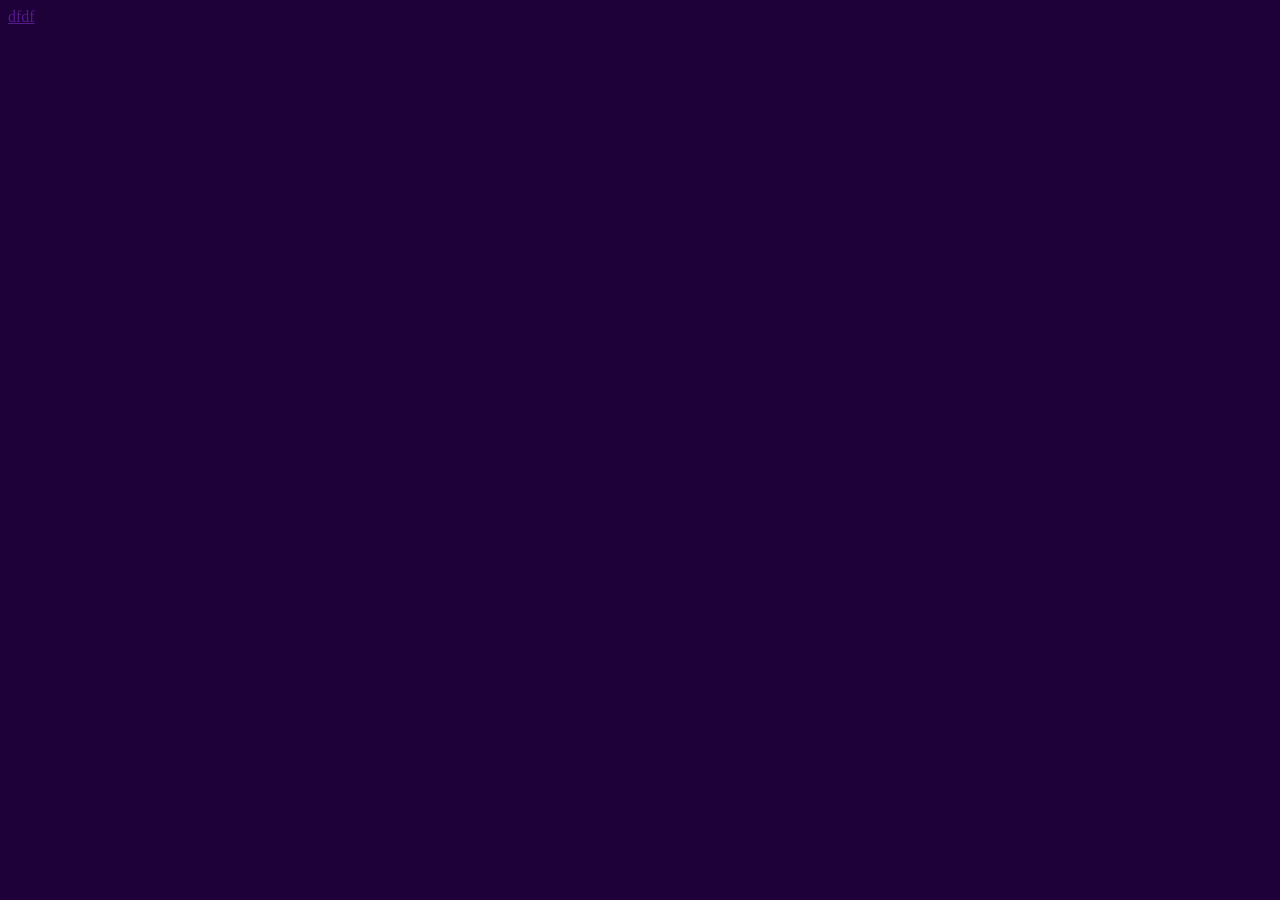
==== SeoSite/index.html @ 519ef2fa "seo" ====
<!DOCTYPE html>
<html lang="en">
<head>
    <meta charset="UTF-8">
    <meta name="viewport" content="width=device-width, initial-scale=1.0">
    <link rel="preconnect" href="https://fonts.googleapis.com">
    <link rel="preconnect" href="https://fonts.gstatic.com" crossorigin>
    <link href="https://fonts.googleapis.com/css2?family=Alumni+Sans+Pinstripe&family=Vend+Sans:ital,wght@0,300..700;1,300..700&display=swap" rel="stylesheet">
    
    <link rel="preconnect" href="https://fonts.googleapis.com">
    <link rel="preconnect" href="https://fonts.gstatic.com" crossorigin>
    <link href="https://fonts.googleapis.com/css2?family=Alumni+Sans+Pinstripe&family=Bungee+Spice&family=Noto+Serif:ital,wght@0,100..900;1,100..900&family=Vend+Sans:ital,wght@0,300..700;1,300..700&display=swap" rel="stylesheet">
    <link rel="preconnect" href="https://fonts.googleapis.com">
    <link rel="preconnect" href="https://fonts.gstatic.com" crossorigin>
    <link href="https://fonts.googleapis.com/css2?family=Lobster&family=Pacifico&family=Rubik+Wet+Paint&display=swap" rel="stylesheet">

    <link rel="stylesheet" href="style.css">
    <title>Seo</title>
</head>
<body>
    <a href="">dfdf</a>
</body>
</html>
---- SeoSite/style.css ----
.container{ 
    display: flex;
    flex-wrap: wrap;
    width: 60%;
    margin: 30px;
    margin-left: 60px;
    padding: 60px;
    text-align: center;
    border: 4px solid rgb(148, 148, 148);
    border-radius: 20%;
    min-height: 100vh;
}
body{
    background: rgb(29, 1, 56);
    color: white;

}
table{
    border-collapse: collapse;
    width: 100%;
}
th, tr, td{
    border: 2px solid white;
}
.alumni-sans-pinstripe-regular {
  font-family: "Alumni Sans Pinstripe", sans-serif;
  font-weight: 400;
  font-style: normal;
  font-size: 23px;
}
header{
    width: 51%;
    margin: 30px;
    margin-left: 120px;
    padding: 60px;
    text-align: center;
    border: 4px solid rgb(255, 255, 255);
}
input {
    display: flex;
    justify-self: left;
    width: 99%;
    height: 35px;
    background-color: rgb(15, 15, 15);
    color: rgb(110, 110, 110);
    font-family: "Bungee Spice";
}
label{
    display: flex;
    justify-content: left;
}
.my-label{
    display: flex;
    justify-content: left;
}
textarea{
    background-color: rgb(15, 15, 15);
    color: rgb(110, 110, 110);
    font-family: "Bungee Spice";
}
.bungee-spice-regular {
  font-family: "Bungee Spice", sans-serif;
  font-weight: 400;
  font-style: normal;
}
.my-button {
    background-color: rgb(47, 34, 61);
    border: 3px solid rgb(68, 66, 66);
    color: rgb(31, 111, 216);
    padding: 3px 5px;
    text-align: center;
    text-decoration: none;
    display: inline-block;
    font-size: 17px;
    margin: 4px 2px;
    cursor: pointer;
}
.dancing-script-uniquifier{
  font-family: "Dancing Script", cursive;
  font-optical-sizing: auto;
  font-weight: weight;
  font-style: normal;
}
.pacifico-regular {
  font-family: "Pacifico", cursive;
  font-weight: 400;
  font-style: normal;
}
.h{
    display: flex;
    justify-content: center;
}
.button {
    background-color: rgb(47, 34, 61);
    border: 3px solid rgb(68, 66, 66);
    color: rgb(31, 111, 216);
    padding: 3px 5px;
    text-align: center;
    text-decoration: none;
    display: inline-block;
    font-size: 17px;
    margin: 4px 2px;
    cursor: pointer;
}
.container1{ 
    display: flex;
    justify-content: left;
    flex-flow: column wrap;
    width: 60%;
    margin: 30px;
    margin-left: 60px;
    padding: 60px;
    text-align: center;
    height: 100vh;
    
}
.header1{
    width: 51%;
    margin: 30px;
    margin-left: 20%;
    padding: 60px;
    text-align: center;
    border: 4px solid rgb(255, 255, 255);
}
.my-button12 {
    display: flex;
    background-color: rgb(47, 34, 61);
    border: 3px solid rgb(68, 66, 66);
    color: rgb(31, 111, 216);
    padding: 3px 5px;
    text-align: center;
    text-decoration: none;
    display: inline-block;
    font-size: 17px;
    margin: 4px 2px;
    cursor: pointer;
}
.container2{ 
    display: flex;
    flex-flow: column wrap;
    width: 60%;
    margin: 30px;
    margin-left: 60px;
    padding: 60px;
    text-align: center;
    height: 100vh;
    
}
.caveat-uniquifier{
  font-family: "Caveat", cursive;
  font-optical-sizing: auto;
  font-weight: weight;
  font-style: normal;
}
.textarea1{
    background-color: rgb(15, 15, 15);
    color: rgb(110, 110, 110);
    font-family: "caveat-uniquifier";
}
.textarea2{
    background-color: rgb(15, 15, 15);
    color: rgb(110, 110, 110);
    font-family: "dancing-script-uniquifier";
}
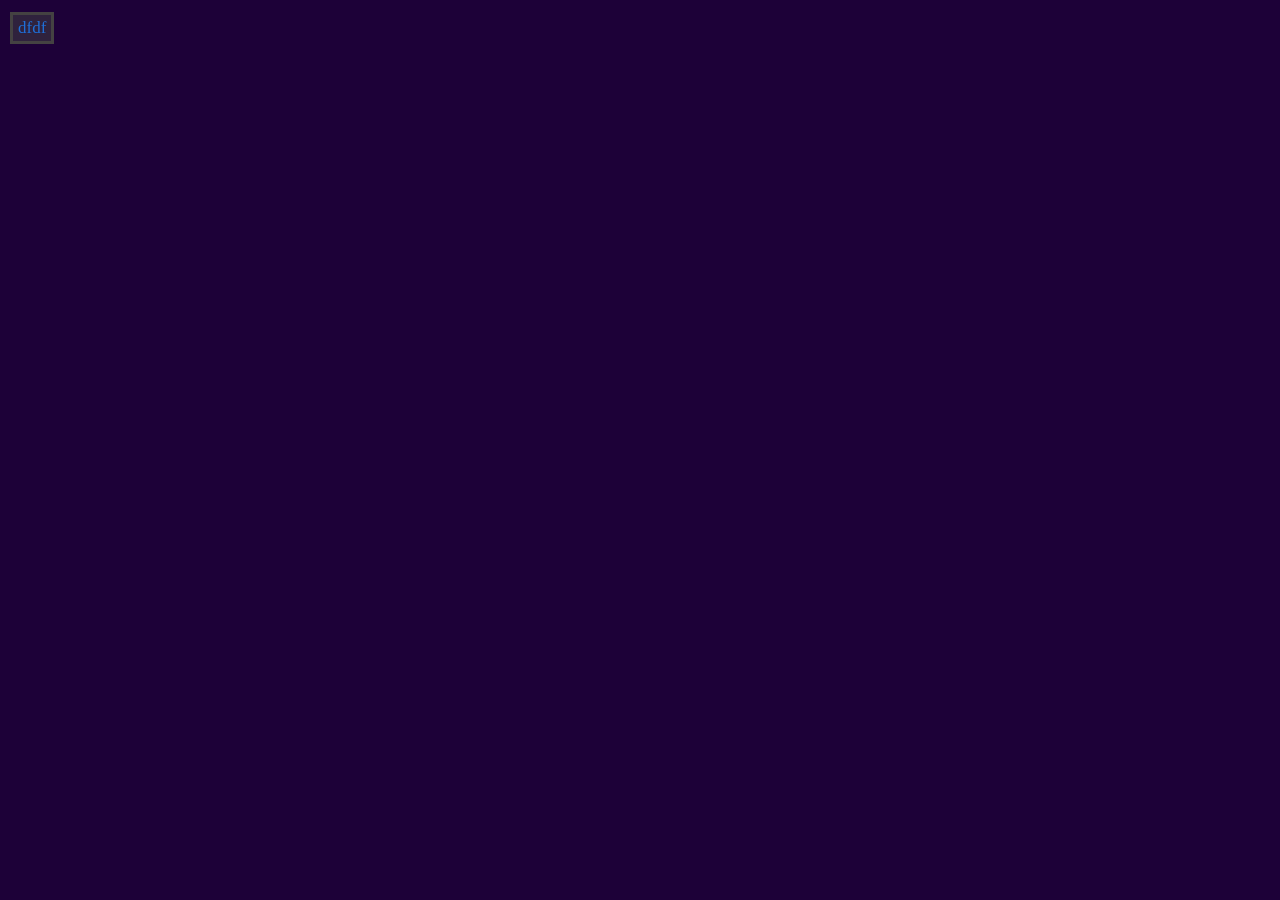
==== commit b6d685cc: "sd" ====
--- a/SeoSite/index.html
+++ b/SeoSite/index.html
@@ -18,6 +18,6 @@
     <title>Seo</title>
 </head>
 <body>
-    <a href="">dfdf</a>
+    <a class="my-button dancing-script-uniquifier" href="">dfdf</a>
 </body>
 </html>
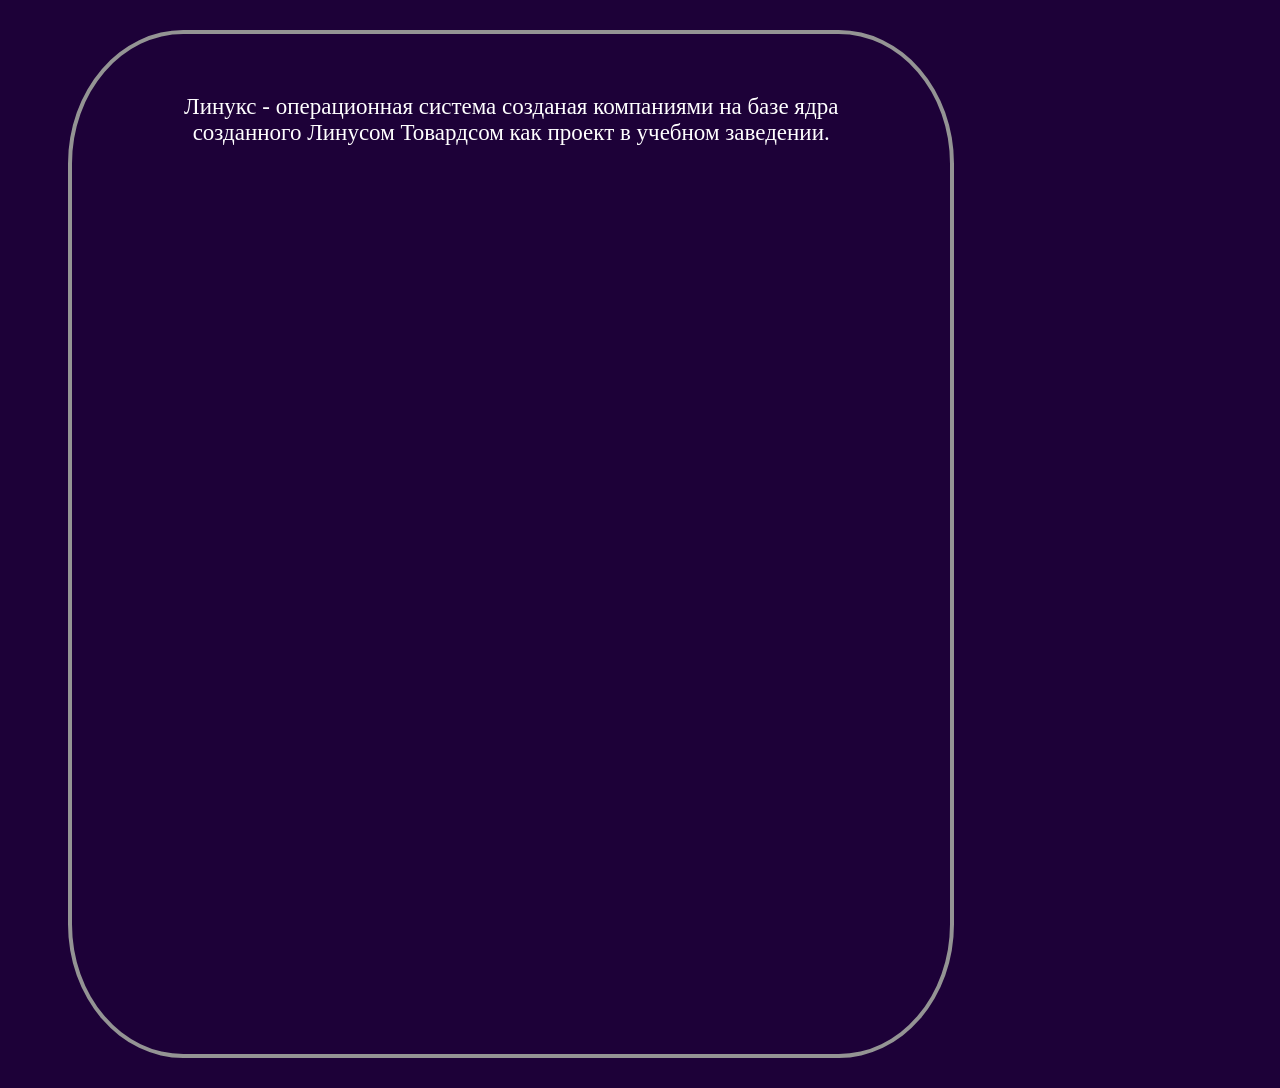
==== commit 2fb52c24: "ss" ====
--- a/SeoSite/index.html
+++ b/SeoSite/index.html
@@ -18,6 +18,11 @@
     <title>Seo</title>
 </head>
 <body>
-    <a class="my-button dancing-script-uniquifier" href="">dfdf</a>
+    <main>
+        <div class="container alumni-sans-pinstripe-regular">
+            <label class="dancing-script-uniquifier" for="">Линукс - операционная система созданая компаниями 
+                на базе ядра созданного Линусом Товардсом как проект в учебном заведении.</label>
+        </div>
+    </main>
 </body>
 </html>
--- a/SeoSite/style.css
+++ b/SeoSite/style.css
@@ -7,7 +7,7 @@
     padding: 60px;
     text-align: center;
     border: 4px solid rgb(148, 148, 148);
-    border-radius: 20%;
+    border-radius: 13%;
     min-height: 100vh;
 }
 body{
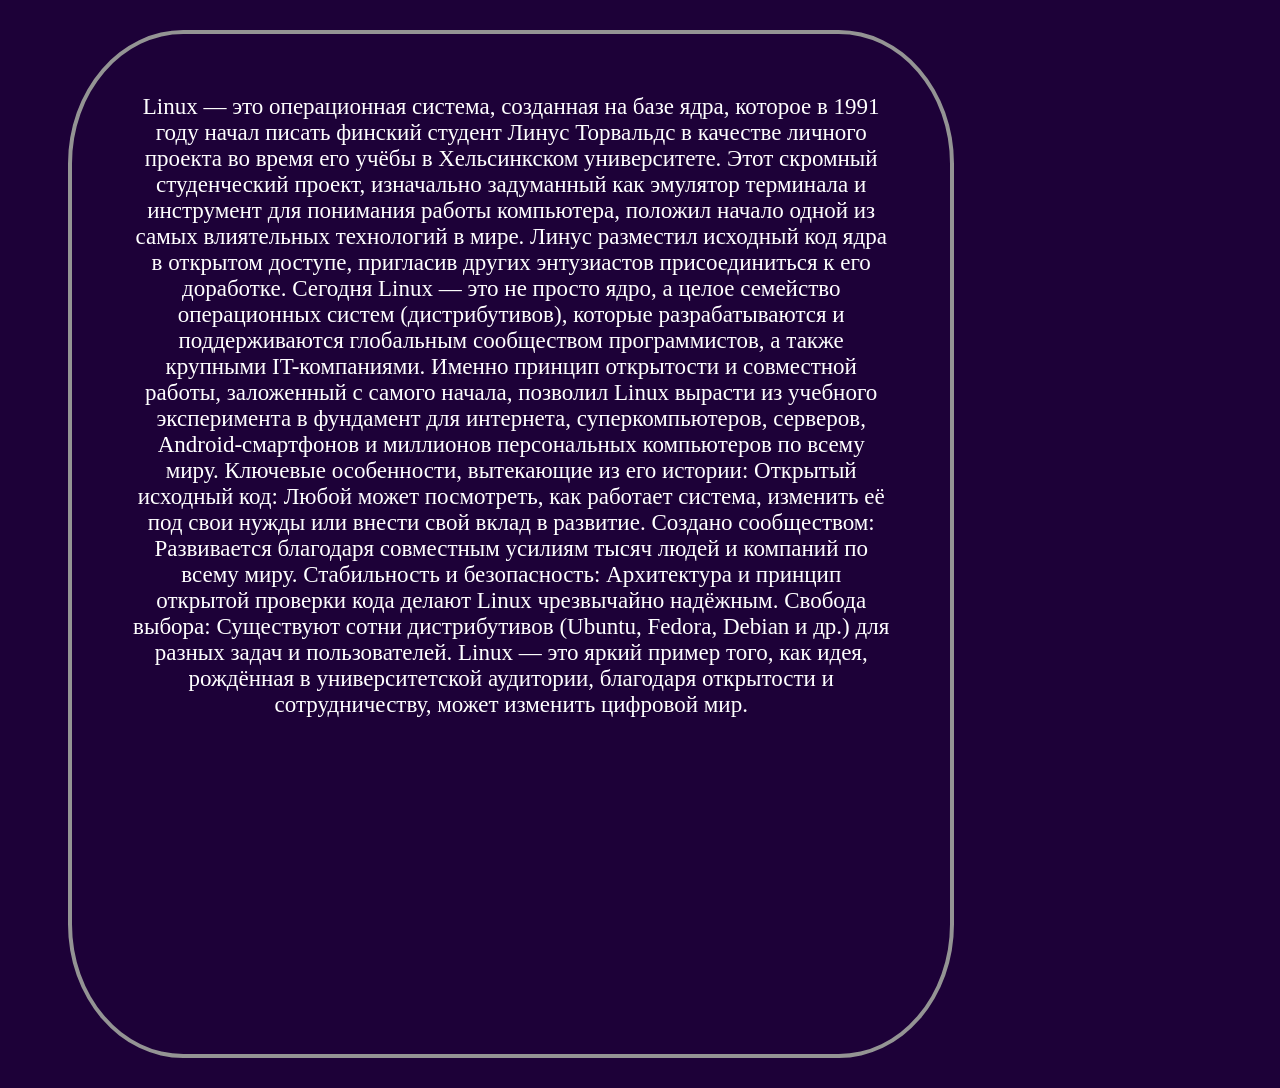
==== commit aad71a47: "ssd" ====
--- a/SeoSite/index.html
+++ b/SeoSite/index.html
@@ -20,8 +20,23 @@
 <body>
     <main>
         <div class="container alumni-sans-pinstripe-regular">
-            <label class="dancing-script-uniquifier" for="">Линукс - операционная система созданая компаниями 
-                на базе ядра созданного Линусом Товардсом как проект в учебном заведении.</label>
+            <label class="dancing-script-uniquifier" for="">Linux — это операционная система, созданная на базе ядра, которое в 1991 году начал писать финский студент Линус Торвальдс в качестве личного проекта во время его учёбы в Хельсинкском университете.
+
+Этот скромный студенческий проект, изначально задуманный как эмулятор терминала и инструмент для понимания работы компьютера, положил начало одной из самых влиятельных технологий в мире. Линус разместил исходный код ядра в открытом доступе, пригласив других энтузиастов присоединиться к его доработке.
+
+Сегодня Linux — это не просто ядро, а целое семейство операционных систем (дистрибутивов), которые разрабатываются и поддерживаются глобальным сообществом программистов, а также крупными IT-компаниями. Именно принцип открытости и совместной работы, заложенный с самого начала, позволил Linux вырасти из учебного эксперимента в фундамент для интернета, суперкомпьютеров, серверов, Android-смартфонов и миллионов персональных компьютеров по всему миру.
+
+Ключевые особенности, вытекающие из его истории:
+
+Открытый исходный код: Любой может посмотреть, как работает система, изменить её под свои нужды или внести свой вклад в развитие.
+
+Создано сообществом: Развивается благодаря совместным усилиям тысяч людей и компаний по всему миру.
+
+Стабильность и безопасность: Архитектура и принцип открытой проверки кода делают Linux чрезвычайно надёжным.
+
+Свобода выбора: Существуют сотни дистрибутивов (Ubuntu, Fedora, Debian и др.) для разных задач и пользователей.
+
+Linux — это яркий пример того, как идея, рождённая в университетской аудитории, благодаря открытости и сотрудничеству, может изменить цифровой мир.</label>
         </div>
     </main>
 </body>
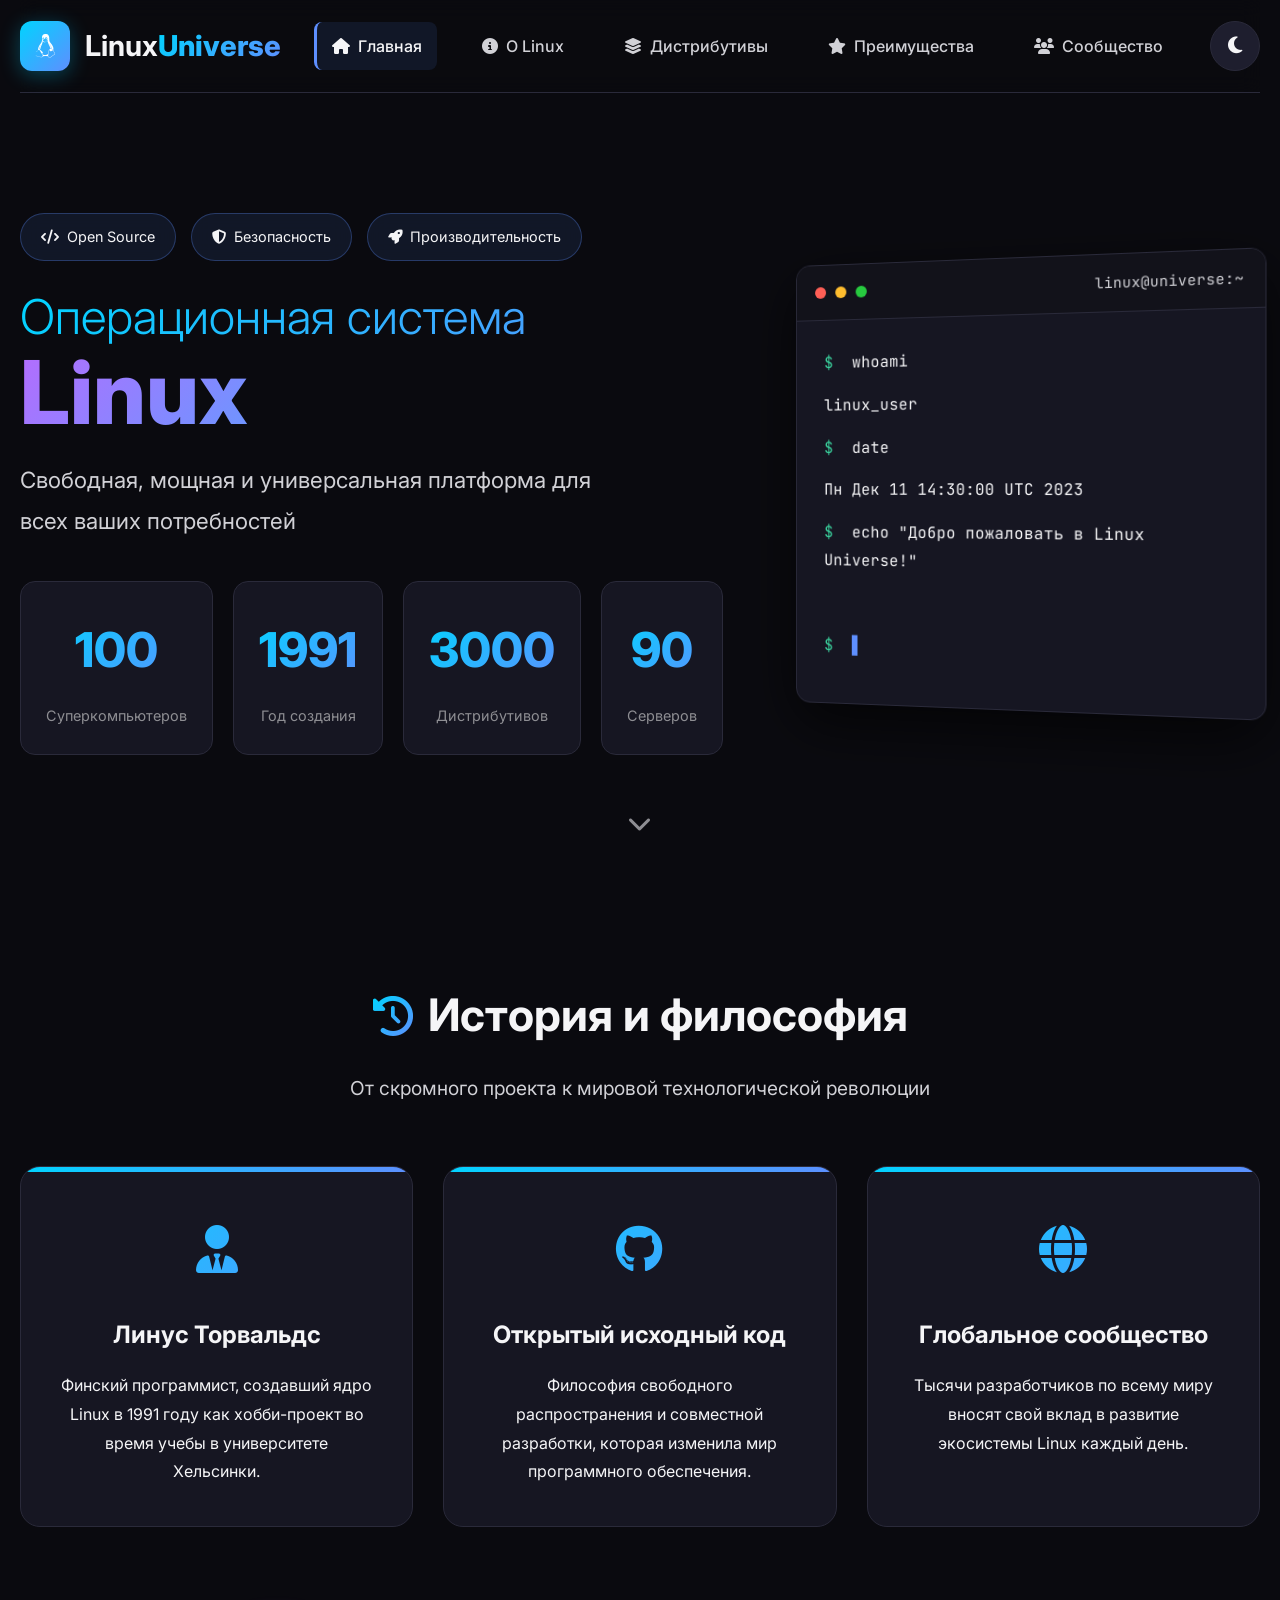
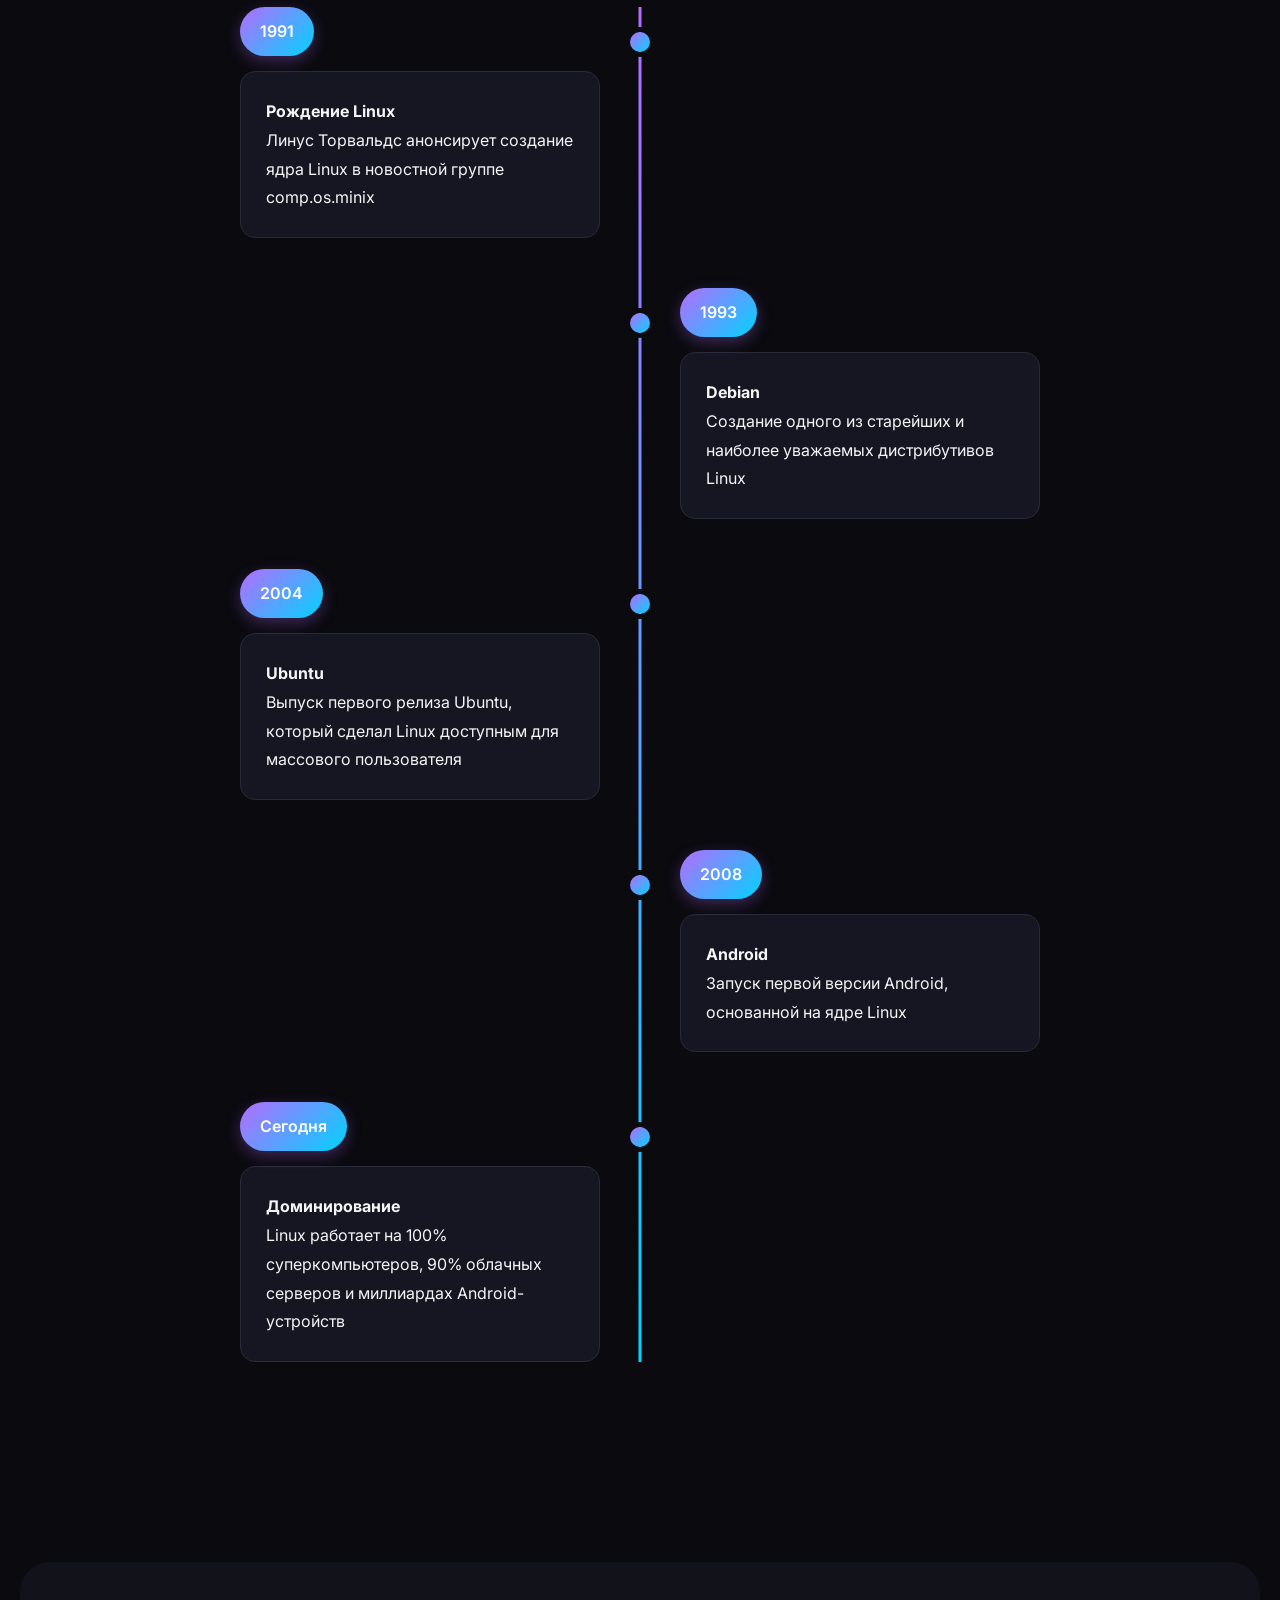
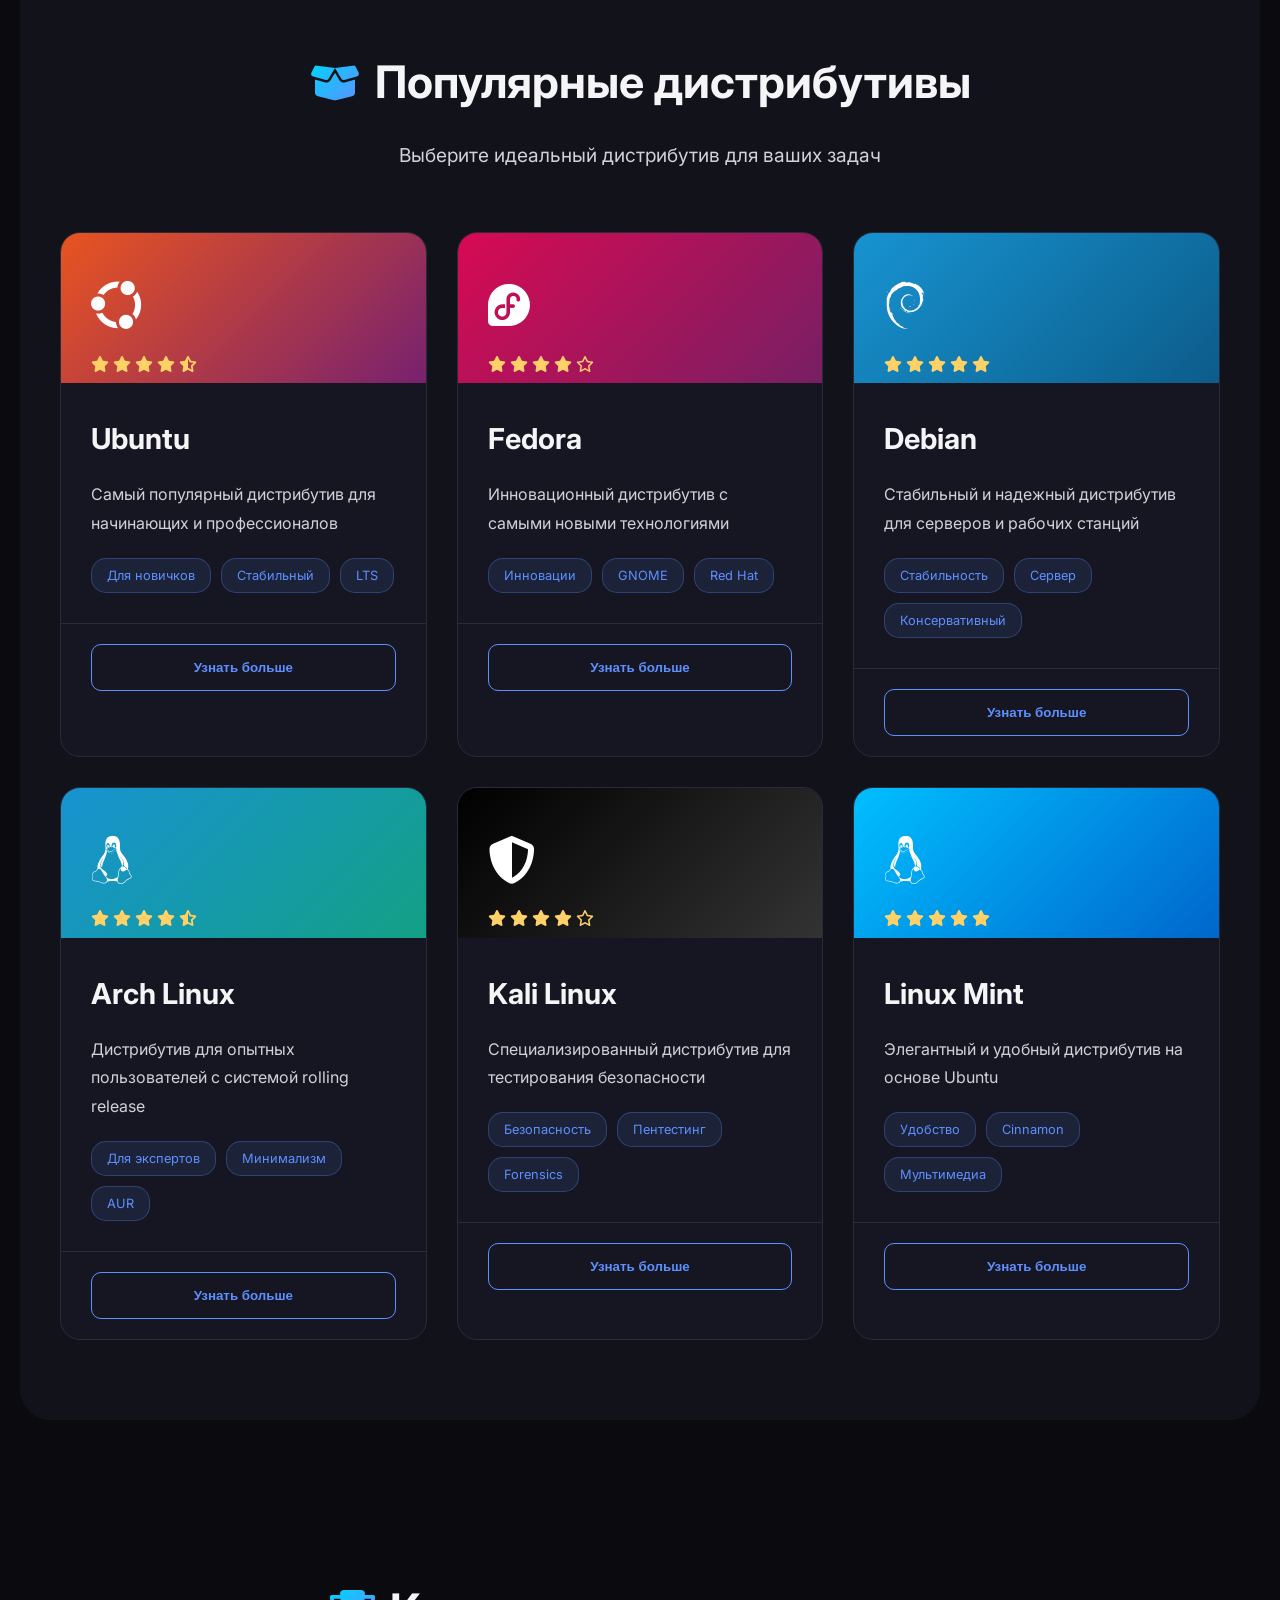
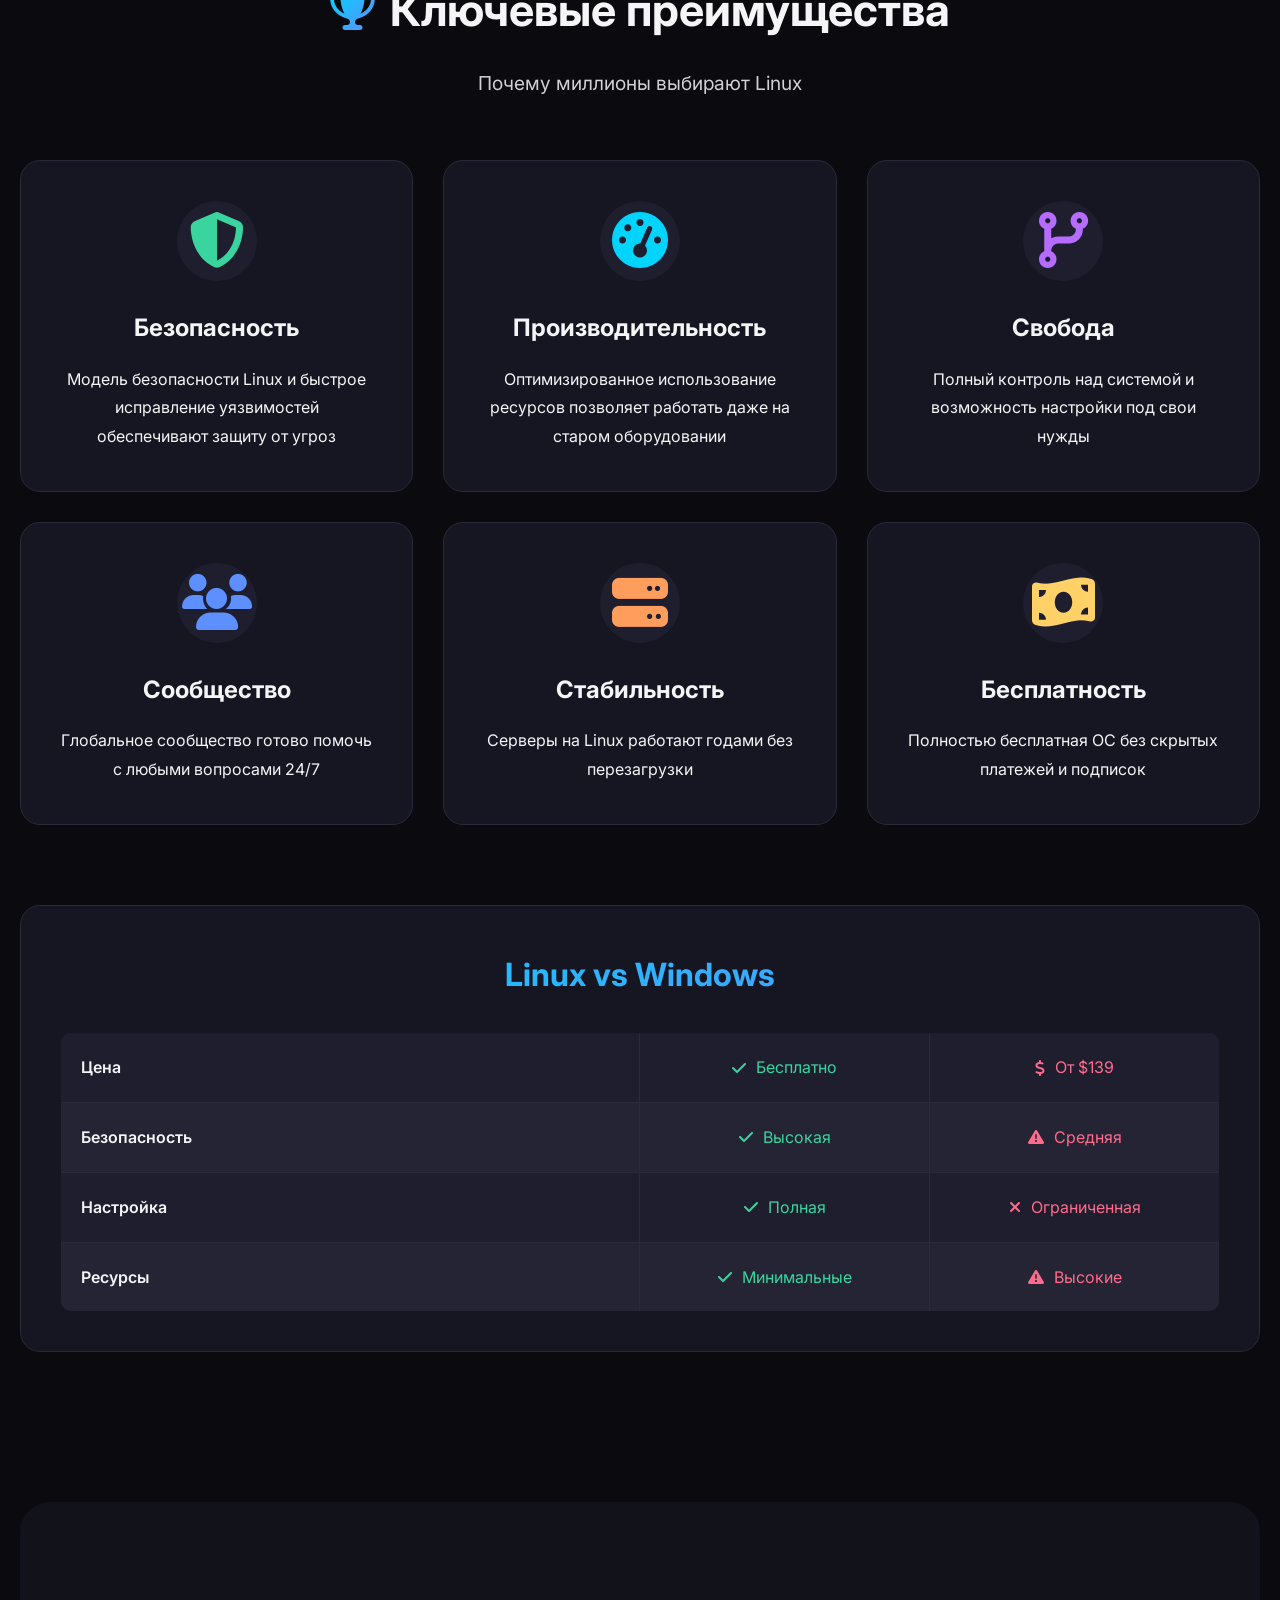
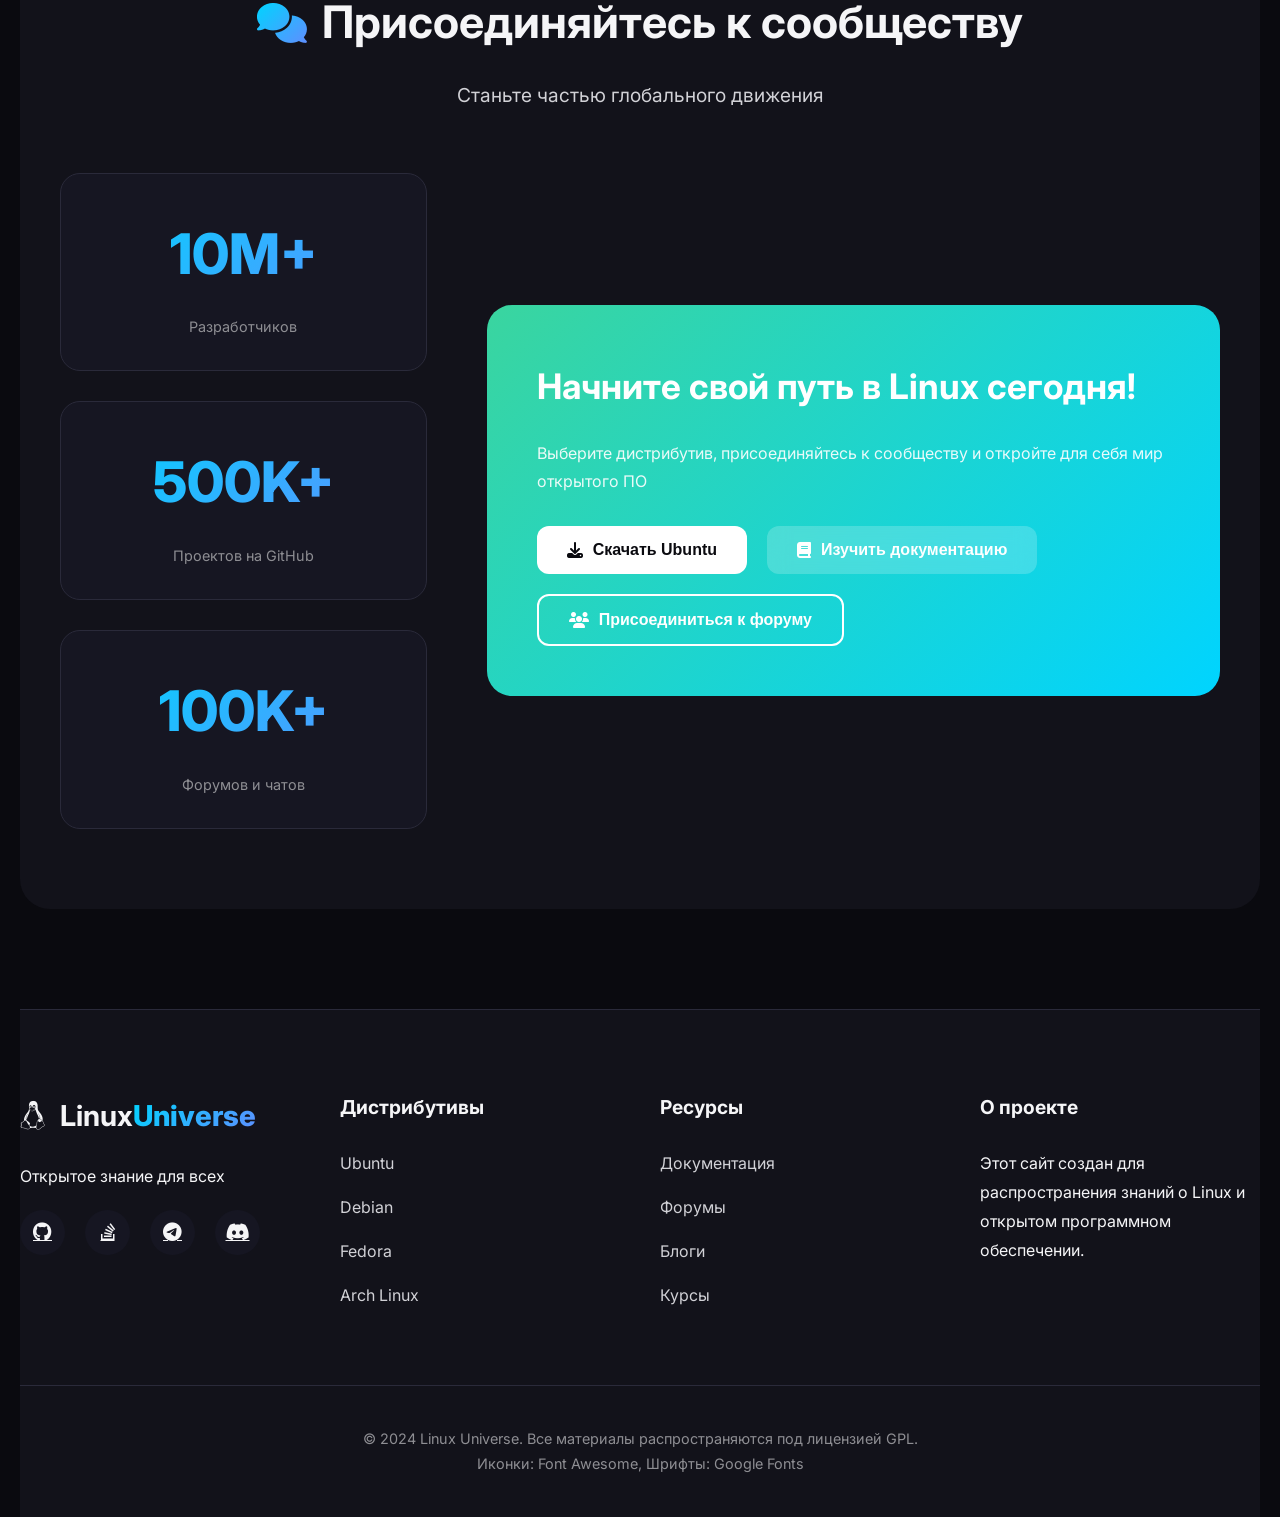
==== commit d0fdaa0f: "30.01.2026-14:04" ====
--- a/SeoSite/index.html
+++ b/SeoSite/index.html
@@ -1,7 +1,13 @@
 <!DOCTYPE html>
-<html lang="en">
+<html lang="ru">
 <head>
     <meta charset="UTF-8">
+    <meta name="viewport" content="width=device-width, initial-scale=1.0">
+    <title>Linux Universe | Полное руководство</title>
+    <link rel="stylesheet" href="styles.css">
+    <link rel="stylesheet" href="https://cdnjs.cloudflare.com/ajax/libs/font-awesome/6.4.0/css/all.min.css">
+    <link href="https://fonts.googleapis.com/css2?family=Inter:wght@300;400;500;600;700;800&family=JetBrains+Mono:wght@300;400&display=swap" rel="stylesheet">
+
     <meta name="viewport" content="width=device-width, initial-scale=1.0">
     <link rel="preconnect" href="https://fonts.googleapis.com">
     <link rel="preconnect" href="https://fonts.gstatic.com" crossorigin>
@@ -15,29 +21,513 @@
     <link href="https://fonts.googleapis.com/css2?family=Lobster&family=Pacifico&family=Rubik+Wet+Paint&display=swap" rel="stylesheet">
 
     <link rel="stylesheet" href="style.css">
-    <title>Seo</title>
+    <title>О дистрибутивах Unix систем</title>
+    <meta name = "descriiption" content="О дистрибутивах Unix систем.">
+    <meta name="viewport" content="width=device-width, initial-scale=1.0">
+    <meta name="robots" content="index, follow">
+    <meta name="googlebot" content="index, follow">
+    <meta name="yandex" content="index, follow">
+    <meta property="og:title" content="дистрибутивы Unix систем">
+    <meta property="og:description" content="Узнать о дистрибутивах Unix систем">
+    <meta property="og:type" content="website">
+    <meta property="og:site_name" content="Unix">
+    <link rel="canonical" href="https://seo-fawn.vercel.app/">
 </head>
 <body>
-    <main>
-        <div class="container alumni-sans-pinstripe-regular">
-            <label class="dancing-script-uniquifier" for="">Linux — это операционная система, созданная на базе ядра, которое в 1991 году начал писать финский студент Линус Торвальдс в качестве личного проекта во время его учёбы в Хельсинкском университете.
-
-Этот скромный студенческий проект, изначально задуманный как эмулятор терминала и инструмент для понимания работы компьютера, положил начало одной из самых влиятельных технологий в мире. Линус разместил исходный код ядра в открытом доступе, пригласив других энтузиастов присоединиться к его доработке.
-
-Сегодня Linux — это не просто ядро, а целое семейство операционных систем (дистрибутивов), которые разрабатываются и поддерживаются глобальным сообществом программистов, а также крупными IT-компаниями. Именно принцип открытости и совместной работы, заложенный с самого начала, позволил Linux вырасти из учебного эксперимента в фундамент для интернета, суперкомпьютеров, серверов, Android-смартфонов и миллионов персональных компьютеров по всему миру.
-
-Ключевые особенности, вытекающие из его истории:
-
-Открытый исходный код: Любой может посмотреть, как работает система, изменить её под свои нужды или внести свой вклад в развитие.
-
-Создано сообществом: Развивается благодаря совместным усилиям тысяч людей и компаний по всему миру.
-
-Стабильность и безопасность: Архитектура и принцип открытой проверки кода делают Linux чрезвычайно надёжным.
-
-Свобода выбора: Существуют сотни дистрибутивов (Ubuntu, Fedora, Debian и др.) для разных задач и пользователей.
-
-Linux — это яркий пример того, как идея, рождённая в университетской аудитории, благодаря открытости и сотрудничеству, может изменить цифровой мир.</label>
-        </div>
-    </main>
+            <!-- Анимированный фон -->
+    <div class="particles-container">
+        <canvas id="particles-canvas"></canvas>
+    </div>
+    
+    <!-- Главный контейнер -->
+    <div class="container">
+        <!-- Навигация -->
+        <nav class="navbar">
+            <div class="nav-brand">
+                <div class="logo">
+                    <i class="fab fa-linux"></i>
+                </div>
+                <span class="brand-text">Linux<span class="brand-highlight">Universe</span></span>
+            </div>
+            <ul class="nav-menu">
+                <li><a href="#home" class="nav-link active"><i class="fas fa-home"></i> Главная</a></li>
+                <li><a href="#about" class="nav-link"><i class="fas fa-info-circle"></i> О Linux</a></li>
+                <li><a href="#distros" class="nav-link"><i class="fas fa-layer-group"></i> Дистрибутивы</a></li>
+                <li><a href="#advantages" class="nav-link"><i class="fas fa-star"></i> Преимущества</a></li>
+                <li><a href="#community" class="nav-link"><i class="fas fa-users"></i> Сообщество</a></li>
+            </ul>
+            <button class="theme-toggle" id="themeToggle">
+                <i class="fas fa-moon"></i>
+            </button>
+        </nav>
+
+        <!-- Шапка с героем -->
+        <header class="hero-section" id="home">
+            <div class="hero-content">
+                <div class="hero-text">
+                    <div class="hero-badge">
+                        <span class="badge"><i class="fas fa-code"></i> Open Source</span>
+                        <span class="badge"><i class="fas fa-shield-alt"></i> Безопасность</span>
+                        <span class="badge"><i class="fas fa-rocket"></i> Производительность</span>
+                    </div>
+                    <h1 class="hero-title">
+                        <span class="title-gradient">Операционная система</span>
+                        <span class="title-main">Linux</span>
+                    </h1>
+                    <p class="hero-subtitle">Свободная, мощная и универсальная платформа для всех ваших потребностей</p>
+                    <div class="hero-stats">
+                        <div class="stat">
+                            <div class="stat-number" data-count="100">100</div>
+                            <div class="stat-label">Суперкомпьютеров</div>
+                        </div>
+                        <div class="stat">
+                            <div class="stat-number" data-count="1991">1991</div>
+                            <div class="stat-label">Год создания</div>
+                        </div>
+                        <div class="stat">
+                            <div class="stat-number" data-count="3000">3000</div>
+                            <div class="stat-label">Дистрибутивов</div>
+                        </div>
+                        <div class="stat">
+                            <div class="stat-number" data-count="90">90</div>
+                            <div class="stat-label">Серверов</div>
+                        </div>
+                    </div>
+                </div>
+                <div class="hero-visual">
+                    <div class="terminal-window">
+                        <div class="terminal-header">
+                            <div class="terminal-buttons">
+                                <span class="btn red"></span>
+                                <span class="btn yellow"></span>
+                                <span class="btn green"></span>
+                            </div>
+                            <div class="terminal-title">linux@universe:~</div>
+                        </div>
+                        <div class="terminal-body">
+                            <div class="terminal-line"><span class="prompt">$</span> whoami</div>
+                            <div class="terminal-line">linux_user</div>
+                            <div class="terminal-line"><span class="prompt">$</span> date</div>
+                            <div class="terminal-line">Пн Дек 11 14:30:00 UTC 2023</div>
+                            <div class="terminal-line"><span class="prompt">$</span> echo "Добро пожаловать в Linux Universe!"</div>
+                            <div class="terminal-line blink">Добро пожаловать в Linux Universe!</div>
+                            <div class="terminal-line"><span class="prompt">$</span> <span class="cursor">▋</span></div>
+                        </div>
+                    </div>
+                </div>
+            </div>
+            <div class="scroll-indicator">
+                <i class="fas fa-chevron-down"></i>
+            </div>
+        </header>
+
+        <!-- Основной контент -->
+        <main class="main-content">
+            <!-- О Linux -->
+            <section class="section" id="about">
+                <div class="section-header">
+                    <h2 class="section-title"><i class="fas fa-history"></i> История и философия</h2>
+                    <p class="section-subtitle">От скромного проекта к мировой технологической революции</p>
+                </div>
+                <div class="about-content">
+                    <div class="about-card">
+                        <div class="about-icon">
+                            <i class="fas fa-user-tie"></i>
+                        </div>
+                        <h3>Линус Торвальдс</h3>
+                        <p>Финский программист, создавший ядро Linux в 1991 году как хобби-проект во время учебы в университете Хельсинки.</p>
+                    </div>
+                    <div class="about-card">
+                        <div class="about-icon">
+                            <i class="fab fa-github"></i>
+                        </div>
+                        <h3>Открытый исходный код</h3>
+                        <p>Философия свободного распространения и совместной разработки, которая изменила мир программного обеспечения.</p>
+                    </div>
+                    <div class="about-card">
+                        <div class="about-icon">
+                            <i class="fas fa-globe"></i>
+                        </div>
+                        <h3>Глобальное сообщество</h3>
+                        <p>Тысячи разработчиков по всему миру вносят свой вклад в развитие экосистемы Linux каждый день.</p>
+                    </div>
+                </div>
+                <div class="timeline">
+                    <div class="timeline-item">
+                        <div class="timeline-date">1991</div>
+                        <div class="timeline-content">
+                            <h4>Рождение Linux</h4>
+                            <p>Линус Торвальдс анонсирует создание ядра Linux в новостной группе comp.os.minix</p>
+                        </div>
+                    </div>
+                    <div class="timeline-item">
+                        <div class="timeline-date">1993</div>
+                        <div class="timeline-content">
+                            <h4>Debian</h4>
+                            <p>Создание одного из старейших и наиболее уважаемых дистрибутивов Linux</p>
+                        </div>
+                    </div>
+                    <div class="timeline-item">
+                        <div class="timeline-date">2004</div>
+                        <div class="timeline-content">
+                            <h4>Ubuntu</h4>
+                            <p>Выпуск первого релиза Ubuntu, который сделал Linux доступным для массового пользователя</p>
+                        </div>
+                    </div>
+                    <div class="timeline-item">
+                        <div class="timeline-date">2008</div>
+                        <div class="timeline-content">
+                            <h4>Android</h4>
+                            <p>Запуск первой версии Android, основанной на ядре Linux</p>
+                        </div>
+                    </div>
+                    <div class="timeline-item">
+                        <div class="timeline-date">Сегодня</div>
+                        <div class="timeline-content">
+                            <h4>Доминирование</h4>
+                            <p>Linux работает на 100% суперкомпьютеров, 90% облачных серверов и миллиардах Android-устройств</p>
+                        </div>
+                    </div>
+                </div>
+            </section>
+
+            <!-- Дистрибутивы -->
+            <section class="section section-alt" id="distros">
+                <div class="section-header">
+                    <h2 class="section-title"><i class="fas fa-box-open"></i> Популярные дистрибутивы</h2>
+                    <p class="section-subtitle">Выберите идеальный дистрибутив для ваших задач</p>
+                </div>
+                <div class="distros-grid">
+                    <div class="distro-card">
+                        <div class="distro-header" style="background: linear-gradient(135deg, #e95420, #77216f);">
+                            <div class="distro-icon">
+                                <i class="fab fa-ubuntu"></i>
+                            </div>
+                            <div class="distro-rating">
+                                <i class="fas fa-star"></i>
+                                <i class="fas fa-star"></i>
+                                <i class="fas fa-star"></i>
+                                <i class="fas fa-star"></i>
+                                <i class="fas fa-star-half-alt"></i>
+                            </div>
+                        </div>
+                        <div class="distro-body">
+                            <h3>Ubuntu</h3>
+                            <p>Самый популярный дистрибутив для начинающих и профессионалов</p>
+                            <div class="distro-tags">
+                                <span class="tag">Для новичков</span>
+                                <span class="tag">Стабильный</span>
+                                <span class="tag">LTS</span>
+                            </div>
+                        </div>
+                        <div class="distro-footer">
+                            <button class="btn-distro">Узнать больше</button>
+                        </div>
+                    </div>
+
+                    <div class="distro-card">
+                        <div class="distro-header" style="background: linear-gradient(135deg, #d70a53, #771f63);">
+                            <div class="distro-icon">
+                                <i class="fab fa-fedora"></i>
+                            </div>
+                            <div class="distro-rating">
+                                <i class="fas fa-star"></i>
+                                <i class="fas fa-star"></i>
+                                <i class="fas fa-star"></i>
+                                <i class="fas fa-star"></i>
+                                <i class="far fa-star"></i>
+                            </div>
+                        </div>
+                        <div class="distro-body">
+                            <h3>Fedora</h3>
+                            <p>Инновационный дистрибутив с самыми новыми технологиями</p>
+                            <div class="distro-tags">
+                                <span class="tag">Инновации</span>
+                                <span class="tag">GNOME</span>
+                                <span class="tag">Red Hat</span>
+                            </div>
+                        </div>
+                        <div class="distro-footer">
+                            <button class="btn-distro">Узнать больше</button>
+                        </div>
+                    </div>
+
+                    <div class="distro-card">
+                        <div class="distro-header" style="background: linear-gradient(135deg, #1793d1, #0c5c8a);">
+                            <div class="distro-icon">
+                                <i class="fab fa-debian"></i>
+                            </div>
+                            <div class="distro-rating">
+                                <i class="fas fa-star"></i>
+                                <i class="fas fa-star"></i>
+                                <i class="fas fa-star"></i>
+                                <i class="fas fa-star"></i>
+                                <i class="fas fa-star"></i>
+                            </div>
+                        </div>
+                        <div class="distro-body">
+                            <h3>Debian</h3>
+                            <p>Стабильный и надежный дистрибутив для серверов и рабочих станций</p>
+                            <div class="distro-tags">
+                                <span class="tag">Стабильность</span>
+                                <span class="tag">Сервер</span>
+                                <span class="tag">Консервативный</span>
+                            </div>
+                        </div>
+                        <div class="distro-footer">
+                            <button class="btn-distro">Узнать больше</button>
+                        </div>
+                    </div>
+
+                    <div class="distro-card">
+                        <div class="distro-header" style="background: linear-gradient(135deg, #1793d1, #13a085);">
+                            <div class="distro-icon">
+                                <i class="fab fa-linux"></i>
+                            </div>
+                            <div class="distro-rating">
+                                <i class="fas fa-star"></i>
+                                <i class="fas fa-star"></i>
+                                <i class="fas fa-star"></i>
+                                <i class="fas fa-star"></i>
+                                <i class="fas fa-star-half-alt"></i>
+                            </div>
+                        </div>
+                        <div class="distro-body">
+                            <h3>Arch Linux</h3>
+                            <p>Дистрибутив для опытных пользователей с системой rolling release</p>
+                            <div class="distro-tags">
+                                <span class="tag">Для экспертов</span>
+                                <span class="tag">Минимализм</span>
+                                <span class="tag">AUR</span>
+                            </div>
+                        </div>
+                        <div class="distro-footer">
+                            <button class="btn-distro">Узнать больше</button>
+                        </div>
+                    </div>
+
+                    <div class="distro-card">
+                        <div class="distro-header" style="background: linear-gradient(135deg, #000000, #333333);">
+                            <div class="distro-icon">
+                                <i class="fas fa-shield-alt"></i>
+                            </div>
+                            <div class="distro-rating">
+                                <i class="fas fa-star"></i>
+                                <i class="fas fa-star"></i>
+                                <i class="fas fa-star"></i>
+                                <i class="fas fa-star"></i>
+                                <i class="far fa-star"></i>
+                            </div>
+                        </div>
+                        <div class="distro-body">
+                            <h3>Kali Linux</h3>
+                            <p>Специализированный дистрибутив для тестирования безопасности</p>
+                            <div class="distro-tags">
+                                <span class="tag">Безопасность</span>
+                                <span class="tag">Пентестинг</span>
+                                <span class="tag">Forensics</span>
+                            </div>
+                        </div>
+                        <div class="distro-footer">
+                            <button class="btn-distro">Узнать больше</button>
+                        </div>
+                    </div>
+
+                    <div class="distro-card">
+                        <div class="distro-header" style="background: linear-gradient(135deg, #00bfff, #0066cc);">
+                            <div class="distro-icon">
+                                <i class="fab fa-linux"></i>
+                            </div>
+                            <div class="distro-rating">
+                                <i class="fas fa-star"></i>
+                                <i class="fas fa-star"></i>
+                                <i class="fas fa-star"></i>
+                                <i class="fas fa-star"></i>
+                                <i class="fas fa-star"></i>
+                            </div>
+                        </div>
+                        <div class="distro-body">
+                            <h3>Linux Mint</h3>
+                            <p>Элегантный и удобный дистрибутив на основе Ubuntu</p>
+                            <div class="distro-tags">
+                                <span class="tag">Удобство</span>
+                                <span class="tag">Cinnamon</span>
+                                <span class="tag">Мультимедиа</span>
+                            </div>
+                        </div>
+                        <div class="distro-footer">
+                            <button class="btn-distro">Узнать больше</button>
+                        </div>
+                    </div>
+                </div>
+            </section>
+
+            <!-- Преимущества -->
+            <section class="section" id="advantages">
+                <div class="section-header">
+                    <h2 class="section-title"><i class="fas fa-trophy"></i> Ключевые преимущества</h2>
+                    <p class="section-subtitle">Почему миллионы выбирают Linux</p>
+                </div>
+                <div class="advantages-grid">
+                    <div class="advantage-card">
+                        <div class="advantage-icon security">
+                            <i class="fas fa-shield-alt"></i>
+                        </div>
+                        <h3>Безопасность</h3>
+                        <p>Модель безопасности Linux и быстрое исправление уязвимостей обеспечивают защиту от угроз</p>
+                    </div>
+                    <div class="advantage-card">
+                        <div class="advantage-icon performance">
+                            <i class="fas fa-tachometer-alt"></i>
+                        </div>
+                        <h3>Производительность</h3>
+                        <p>Оптимизированное использование ресурсов позволяет работать даже на старом оборудовании</p>
+                    </div>
+                    <div class="advantage-card">
+                        <div class="advantage-icon freedom">
+                            <i class="fas fa-code-branch"></i>
+                        </div>
+                        <h3>Свобода</h3>
+                        <p>Полный контроль над системой и возможность настройки под свои нужды</p>
+                    </div>
+                    <div class="advantage-card">
+                        <div class="advantage-icon community">
+                            <i class="fas fa-users"></i>
+                        </div>
+                        <h3>Сообщество</h3>
+                        <p>Глобальное сообщество готово помочь с любыми вопросами 24/7</p>
+                    </div>
+                    <div class="advantage-card">
+                        <div class="advantage-icon stability">
+                            <i class="fas fa-server"></i>
+                        </div>
+                        <h3>Стабильность</h3>
+                        <p>Серверы на Linux работают годами без перезагрузки</p>
+                    </div>
+                    <div class="advantage-card">
+                        <div class="advantage-icon cost">
+                            <i class="fas fa-money-bill-wave"></i>
+                        </div>
+                        <h3>Бесплатность</h3>
+                        <p>Полностью бесплатная ОС без скрытых платежей и подписок</p>
+                    </div>
+                </div>
+                <div class="comparison">
+                    <h3>Linux vs Windows</h3>
+                    <div class="comparison-table">
+                        <div class="comparison-row">
+                            <div class="comparison-criteria">Цена</div>
+                            <div class="comparison-linux"><i class="fas fa-check"></i> Бесплатно</div>
+                            <div class="comparison-windows"><i class="fas fa-dollar-sign"></i> От $139</div>
+                        </div>
+                        <div class="comparison-row">
+                            <div class="comparison-criteria">Безопасность</div>
+                            <div class="comparison-linux"><i class="fas fa-check"></i> Высокая</div>
+                            <div class="comparison-windows"><i class="fas fa-exclamation-triangle"></i> Средняя</div>
+                        </div>
+                        <div class="comparison-row">
+                            <div class="comparison-criteria">Настройка</div>
+                            <div class="comparison-linux"><i class="fas fa-check"></i> Полная</div>
+                            <div class="comparison-windows"><i class="fas fa-times"></i> Ограниченная</div>
+                        </div>
+                        <div class="comparison-row">
+                            <div class="comparison-criteria">Ресурсы</div>
+                            <div class="comparison-linux"><i class="fas fa-check"></i> Минимальные</div>
+                            <div class="comparison-windows"><i class="fas fa-exclamation-triangle"></i> Высокие</div>
+                        </div>
+                    </div>
+                </div>
+            </section>
+
+            <!-- Сообщество -->
+            <section class="section section-alt" id="community">
+                <div class="section-header">
+                    <h2 class="section-title"><i class="fas fa-comments"></i> Присоединяйтесь к сообществу</h2>
+                    <p class="section-subtitle">Станьте частью глобального движения</p>
+                </div>
+                <div class="community-content">
+                    <div class="community-stats">
+                        <div class="community-stat">
+                            <div class="stat-number">10M+</div>
+                            <div class="stat-label">Разработчиков</div>
+                        </div>
+                        <div class="community-stat">
+                            <div class="stat-number">500K+</div>
+                            <div class="stat-label">Проектов на GitHub</div>
+                        </div>
+                        <div class="community-stat">
+                            <div class="stat-number">100K+</div>
+                            <div class="stat-label">Форумов и чатов</div>
+                        </div>
+                    </div>
+                    <div class="community-cta">
+                        <h3>Начните свой путь в Linux сегодня!</h3>
+                        <p>Выберите дистрибутив, присоединяйтесь к сообществу и откройте для себя мир открытого ПО</p>
+                        <div class="cta-buttons">
+                            <button class="btn-primary">
+                                <i class="fas fa-download"></i> Скачать Ubuntu
+                            </button>
+                            <button class="btn-secondary">
+                                <i class="fas fa-book"></i> Изучить документацию
+                            </button>
+                            <button class="btn-outline">
+                                <i class="fas fa-users"></i> Присоединиться к форуму
+                            </button>
+                        </div>
+                    </div>
+                </div>
+            </section>
+        </main>
+
+        <!-- Подвал -->
+        <footer class="footer">
+            <div class="footer-content">
+                <div class="footer-section">
+                    <div class="footer-logo">
+                        <i class="fab fa-linux"></i>
+                        <span>Linux<span class="brand-highlight">Universe</span></span>
+                    </div>
+                    <p>Открытое знание для всех</p>
+                    <div class="social-links">
+                        <a href="#"><i class="fab fa-github"></i></a>
+                        <a href="#"><i class="fab fa-stack-overflow"></i></a>
+                        <a href="#"><i class="fab fa-telegram"></i></a>
+                        <a href="#"><i class="fab fa-discord"></i></a>
+                    </div>
+                </div>
+                <div class="footer-section">
+                    <h4>Дистрибутивы</h4>
+                    <ul>
+                        <li><a href="#">Ubuntu</a></li>
+                        <li><a href="#">Debian</a></li>
+                        <li><a href="#">Fedora</a></li>
+                        <li><a href="#">Arch Linux</a></li>
+                    </ul>
+                </div>
+                <div class="footer-section">
+                    <h4>Ресурсы</h4>
+                    <ul>
+                        <li><a href="#">Документация</a></li>
+                        <li><a href="#">Форумы</a></li>
+                        <li><a href="#">Блоги</a></li>
+                        <li><a href="#">Курсы</a></li>
+                    </ul>
+                </div>
+                <div class="footer-section">
+                    <h4>О проекте</h4>
+                    <p>Этот сайт создан для распространения знаний о Linux и открытом программном обеспечении.</p>
+                </div>
+            </div>
+            <div class="footer-bottom">
+                <p>© 2024 Linux Universe. Все материалы распространяются под лицензией GPL.</p>
+                <p>Иконки: Font Awesome, Шрифты: Google Fonts</p>
+            </div>
+        </footer>
+
+        <!-- Кнопка "Наверх" -->
+        <button class="scroll-to-top" id="scrollToTop">
+            <i class="fas fa-arrow-up"></i>
+        </button>
+    </div>
 </body>
 </html>
--- a/SeoSite/style.css
+++ b/SeoSite/style.css
@@ -1,164 +1,1054 @@
-.container{ 
-    display: flex;
+/* Основные переменные для тёмной темы */
+:root {
+    --bg-primary: #0a0a0f;
+    --bg-secondary: #12121a;
+    --bg-card: #161622;
+    --bg-accent: #1e1e2e;
+    --text-primary: #f5f5f7;
+    --text-secondary: #d1d1d6;
+    --text-muted: #8e8e93;
+    --accent-cyan: #00d4ff;
+    --accent-blue: #5e8fff;
+    --accent-purple: #b56cff;
+    --accent-green: #3ad59f;
+    --accent-orange: #ff9d5c;
+    --accent-red: #ff6b8b;
+    --accent-yellow: #ffd166;
+    --border-color: #2a2a3a;
+    --shadow-color: rgba(0, 0, 0, 0.7);
+    --gradient-1: linear-gradient(135deg, var(--accent-cyan), var(--accent-blue));
+    --gradient-2: linear-gradient(135deg, var(--accent-purple), var(--accent-cyan));
+    --gradient-3: linear-gradient(135deg, var(--accent-green), var(--accent-cyan));
+    --gradient-4: linear-gradient(135deg, var(--accent-orange), var(--accent-red));
+}
+
+/* Сброс и базовые стили */
+* {
+    margin: 0;
+    padding: 0;
+    box-sizing: border-box;
+}
+
+html {
+    scroll-behavior: smooth;
+    scroll-padding-top: 80px;
+}
+
+body {
+    font-family: 'Inter', -apple-system, BlinkMacSystemFont, 'Segoe UI', sans-serif;
+    line-height: 1.8;
+    color: var(--text-primary);
+    background: var(--bg-primary);
+    overflow-x: hidden;
+    position: relative;
+    min-height: 100vh;
+}
+
+/* Частицы на фоне */
+.particles-container {
+    position: fixed;
+    top: 0;
+    left: 0;
+    width: 100%;
+    height: 100%;
+    z-index: -1;
+    opacity: 0.3;
+}
+
+/* Контейнер */
+.container {
+    max-width: 1400px;
+    margin: 0 auto;
+    padding: 0 20px;
+    position: relative;
+}
+
+/* Навигация */
+.navbar {
+    display: flex;
+    justify-content: space-between;
+    align-items: center;
+    padding: 20px 0;
+    position: sticky;
+    top: 0;
+    z-index: 1000;
+    background: rgba(10, 10, 15, 0.9);
+    backdrop-filter: blur(10px);
+    border-bottom: 1px solid var(--border-color);
+    margin-bottom: 40px;
+}
+
+.nav-brand {
+    display: flex;
+    align-items: center;
+    gap: 15px;
+    font-size: 1.8rem;
+    font-weight: 700;
+}
+
+.logo {
+    width: 50px;
+    height: 50px;
+    background: var(--gradient-1);
+    border-radius: 12px;
+    display: flex;
+    align-items: center;
+    justify-content: center;
+    font-size: 24px;
+    color: white;
+    box-shadow: 0 4px 20px rgba(0, 212, 255, 0.3);
+    transition: transform 0.3s ease;
+}
+
+.logo:hover {
+    transform: rotate(15deg) scale(1.1);
+}
+
+.brand-text {
+    color: var(--text-primary);
+}
+
+.brand-highlight {
+    background: var(--gradient-1);
+    -webkit-background-clip: text;
+    -webkit-text-fill-color: transparent;
+    font-weight: 800;
+}
+
+.nav-menu {
+    display: flex;
+    list-style: none;
+    gap: 30px;
+}
+
+.nav-link {
+    color: var(--text-secondary);
+    text-decoration: none;
+    display: flex;
+    align-items: center;
+    gap: 8px;
+    font-weight: 500;
+    padding: 10px 15px;
+    border-radius: 8px;
+    transition: all 0.3s ease;
+}
+
+.nav-link:hover,
+.nav-link.active {
+    color: var(--text-primary);
+    background: rgba(94, 143, 255, 0.1);
+    border-left: 3px solid var(--accent-blue);
+}
+
+.theme-toggle {
+    background: var(--bg-accent);
+    border: 1px solid var(--border-color);
+    color: var(--text-primary);
+    width: 50px;
+    height: 50px;
+    border-radius: 50%;
+    display: flex;
+    align-items: center;
+    justify-content: center;
+    font-size: 1.2rem;
+    cursor: pointer;
+    transition: all 0.3s ease;
+}
+
+.theme-toggle:hover {
+    background: var(--accent-blue);
+    transform: rotate(30deg);
+}
+
+/* Герой-секция */
+.hero-section {
+    padding: 80px 0 120px;
+    position: relative;
+}
+
+.hero-content {
+    display: grid;
+    grid-template-columns: 1fr 1fr;
+    gap: 60px;
+    align-items: center;
+}
+
+.hero-badge {
+    display: flex;
+    gap: 15px;
+    margin-bottom: 30px;
     flex-wrap: wrap;
-    width: 60%;
-    margin: 30px;
-    margin-left: 60px;
-    padding: 60px;
+}
+
+.badge {
+    background: rgba(94, 143, 255, 0.1);
+    border: 1px solid rgba(94, 143, 255, 0.3);
+    padding: 10px 20px;
+    border-radius: 50px;
+    font-size: 0.9rem;
+    display: flex;
+    align-items: center;
+    gap: 8px;
+    backdrop-filter: blur(10px);
+}
+
+.hero-title {
+    font-size: 4.5rem;
+    line-height: 1.1;
+    margin-bottom: 20px;
+}
+
+.title-gradient {
+    display: block;
+    background: var(--gradient-1);
+    -webkit-background-clip: text;
+    -webkit-text-fill-color: transparent;
+    font-weight: 300;
+    font-size: 3rem;
+}
+
+.title-main {
+    display: block;
+    font-size: 5.5rem;
+    font-weight: 800;
+    background: var(--gradient-2);
+    -webkit-background-clip: text;
+    -webkit-text-fill-color: transparent;
+}
+
+.hero-subtitle {
+    font-size: 1.4rem;
+    color: var(--text-secondary);
+    margin-bottom: 40px;
+    max-width: 600px;
+}
+
+.hero-stats {
+    display: grid;
+    grid-template-columns: repeat(4, 1fr);
+    gap: 20px;
+    margin-top: 40px;
+}
+
+.stat {
+    background: var(--bg-card);
+    padding: 25px;
+    border-radius: 15px;
     text-align: center;
-    border: 4px solid rgb(148, 148, 148);
-    border-radius: 13%;
-    min-height: 100vh;
-}
-body{
-    background: rgb(29, 1, 56);
+    border: 1px solid var(--border-color);
+    transition: all 0.3s ease;
+}
+
+.stat:hover {
+    transform: translateY(-5px);
+    border-color: var(--accent-blue);
+    box-shadow: 0 10px 30px rgba(0, 0, 0, 0.5);
+}
+
+.stat-number {
+    font-size: 3rem;
+    font-weight: 800;
+    background: var(--gradient-1);
+    -webkit-background-clip: text;
+    -webkit-text-fill-color: transparent;
+    margin-bottom: 10px;
+}
+
+.stat-label {
+    color: var(--text-muted);
+    font-size: 0.9rem;
+}
+
+/* Терминал */
+.terminal-window {
+    background: var(--bg-card);
+    border-radius: 15px;
+    overflow: hidden;
+    border: 1px solid var(--border-color);
+    box-shadow: 0 20px 60px rgba(0, 0, 0, 0.7);
+    transform: perspective(1000px) rotateY(-10deg);
+    transition: transform 0.3s ease;
+}
+
+.terminal-window:hover {
+    transform: perspective(1000px) rotateY(0deg);
+}
+
+.terminal-header {
+    background: var(--bg-secondary);
+    padding: 15px 20px;
+    display: flex;
+    align-items: center;
+    justify-content: space-between;
+    border-bottom: 1px solid var(--border-color);
+}
+
+.terminal-buttons {
+    display: flex;
+    gap: 10px;
+}
+
+.terminal-buttons .btn {
+    width: 12px;
+    height: 12px;
+    border-radius: 50%;
+    display: inline-block;
+}
+
+.btn.red { background: #ff5f56; }
+.btn.yellow { background: #ffbd2e; }
+.btn.green { background: #27ca3f; }
+
+.terminal-title {
+    font-family: 'JetBrains Mono', monospace;
+    color: var(--text-secondary);
+    font-size: 0.9rem;
+}
+
+.terminal-body {
+    padding: 30px;
+    font-family: 'JetBrains Mono', monospace;
+    line-height: 1.8;
+}
+
+.terminal-line {
+    margin-bottom: 15px;
+    animation: fadeIn 0.5s ease forwards;
+    opacity: 0;
+}
+
+.terminal-line:nth-child(1) { animation-delay: 0.1s; }
+.terminal-line:nth-child(2) { animation-delay: 0.3s; }
+.terminal-line:nth-child(3) { animation-delay: 0.5s; }
+.terminal-line:nth-child(4) { animation-delay: 0.7s; }
+.terminal-line:nth-child(5) { animation-delay: 0.9s; }
+
+.prompt {
+    color: var(--accent-green);
+    margin-right: 10px;
+}
+
+.blink {
+    animation: blink 1s infinite;
+    color: var(--accent-cyan);
+}
+
+.cursor {
+    animation: blink 0.7s infinite;
+    color: var(--accent-blue);
+}
+
+.scroll-indicator {
+    position: absolute;
+    bottom: 30px;
+    left: 50%;
+    transform: translateX(-50%);
+    color: var(--text-muted);
+    animation: bounce 2s infinite;
+    font-size: 1.5rem;
+}
+
+/* Основные секции */
+.section {
+    padding: 100px 0;
+}
+
+.section-alt {
+    background: var(--bg-secondary);
+    border-radius: 30px;
+    margin: 50px 0;
+    padding: 80px 40px;
+}
+
+.section-header {
+    text-align: center;
+    margin-bottom: 60px;
+}
+
+.section-title {
+    font-size: 2.8rem;
+    margin-bottom: 15px;
+    display: flex;
+    align-items: center;
+    justify-content: center;
+    gap: 15px;
+}
+
+.section-title i {
+    background: var(--gradient-1);
+    -webkit-background-clip: text;
+    -webkit-text-fill-color: transparent;
+    font-size: 2.5rem;
+}
+
+.section-subtitle {
+    font-size: 1.2rem;
+    color: var(--text-secondary);
+    max-width: 600px;
+    margin: 0 auto;
+}
+
+/* О Linux */
+.about-content {
+    display: grid;
+    grid-template-columns: repeat(3, 1fr);
+    gap: 30px;
+    margin-bottom: 80px;
+}
+
+.about-card {
+    background: var(--bg-card);
+    padding: 40px;
+    border-radius: 20px;
+    text-align: center;
+    border: 1px solid var(--border-color);
+    transition: all 0.3s ease;
+    position: relative;
+    overflow: hidden;
+}
+
+.about-card::before {
+    content: '';
+    position: absolute;
+    top: 0;
+    left: 0;
+    width: 100%;
+    height: 5px;
+    background: var(--gradient-1);
+}
+
+.about-card:hover {
+    transform: translateY(-10px);
+    box-shadow: 0 20px 40px rgba(0, 0, 0, 0.5);
+}
+
+.about-icon {
+    font-size: 3rem;
+    margin-bottom: 20px;
+    background: var(--gradient-1);
+    -webkit-background-clip: text;
+    -webkit-text-fill-color: transparent;
+}
+
+.about-card h3 {
+    font-size: 1.5rem;
+    margin-bottom: 15px;
+    color: var(--text-primary);
+}
+
+/* Таймлайн */
+.timeline {
+    position: relative;
+    max-width: 800px;
+    margin: 0 auto;
+}
+
+.timeline::before {
+    content: '';
+    position: absolute;
+    left: 50%;
+    top: 0;
+    bottom: 0;
+    width: 3px;
+    background: var(--gradient-2);
+    transform: translateX(-50%);
+}
+
+.timeline-item {
+    position: relative;
+    margin-bottom: 50px;
+    width: 50%;
+    padding-right: 40px;
+}
+
+.timeline-item:nth-child(even) {
+    margin-left: 50%;
+    padding-right: 0;
+    padding-left: 40px;
+}
+
+.timeline-date {
+    background: var(--gradient-2);
     color: white;
-
-}
-table{
-    border-collapse: collapse;
+    padding: 10px 20px;
+    border-radius: 25px;
+    font-weight: 600;
+    display: inline-block;
+    margin-bottom: 15px;
+    box-shadow: 0 5px 15px rgba(181, 108, 255, 0.3);
+}
+
+.timeline-content {
+    background: var(--bg-card);
+    padding: 25px;
+    border-radius: 15px;
+    border: 1px solid var(--border-color);
+}
+
+.timeline-item::after {
+    content: '';
+    position: absolute;
+    right: -10px;
+    top: 25px;
+    width: 20px;
+    height: 20px;
+    background: var(--gradient-2);
+    border-radius: 50%;
+    box-shadow: 0 0 0 5px var(--bg-primary);
+}
+
+.timeline-item:nth-child(even)::after {
+    right: auto;
+    left: -10px;
+}
+
+/* Дистрибутивы */
+.distros-grid {
+    display: grid;
+    grid-template-columns: repeat(3, 1fr);
+    gap: 30px;
+}
+
+.distro-card {
+    background: var(--bg-card);
+    border-radius: 20px;
+    overflow: hidden;
+    border: 1px solid var(--border-color);
+    transition: all 0.3s ease;
+}
+
+.distro-card:hover {
+    transform: translateY(-10px) scale(1.02);
+    box-shadow: 0 25px 50px rgba(0, 0, 0, 0.7);
+}
+
+.distro-header {
+    padding: 30px;
+    position: relative;
+    height: 150px;
+    display: flex;
+    flex-direction: column;
+    justify-content: space-between;
+}
+
+.distro-icon {
+    font-size: 3rem;
+    color: white;
+}
+
+.distro-rating {
+    color: var(--accent-yellow);
+    font-size: 1rem;
+}
+
+.distro-body {
+    padding: 30px;
+}
+
+.distro-body h3 {
+    font-size: 1.8rem;
+    margin-bottom: 15px;
+    color: var(--text-primary);
+}
+
+.distro-body p {
+    color: var(--text-secondary);
+    margin-bottom: 20px;
+}
+
+.distro-tags {
+    display: flex;
+    gap: 10px;
+    flex-wrap: wrap;
+}
+
+.tag {
+    background: rgba(94, 143, 255, 0.1);
+    color: var(--accent-blue);
+    padding: 5px 15px;
+    border-radius: 15px;
+    font-size: 0.8rem;
+    border: 1px solid rgba(94, 143, 255, 0.3);
+}
+
+.distro-footer {
+    padding: 20px 30px;
+    border-top: 1px solid var(--border-color);
+}
+
+.btn-distro {
     width: 100%;
-}
-th, tr, td{
+    padding: 15px;
+    background: transparent;
+    border: 1px solid var(--accent-blue);
+    color: var(--accent-blue);
+    border-radius: 10px;
+    font-weight: 600;
+    cursor: pointer;
+    transition: all 0.3s ease;
+}
+
+.btn-distro:hover {
+    background: var(--accent-blue);
+    color: white;
+    transform: translateY(-2px);
+}
+
+/* Преимущества */
+.advantages-grid {
+    display: grid;
+    grid-template-columns: repeat(3, 1fr);
+    gap: 30px;
+    margin-bottom: 80px;
+}
+
+.advantage-card {
+    background: var(--bg-card);
+    padding: 40px;
+    border-radius: 20px;
+    text-align: center;
+    border: 1px solid var(--border-color);
+    transition: all 0.3s ease;
+    position: relative;
+    overflow: hidden;
+}
+
+.advantage-card::after {
+    content: '';
+    position: absolute;
+    bottom: 0;
+    left: 0;
+    width: 100%;
+    height: 5px;
+    background: var(--gradient-3);
+    transform: scaleX(0);
+    transition: transform 0.3s ease;
+}
+
+.advantage-card:hover::after {
+    transform: scaleX(1);
+}
+
+.advantage-card:hover {
+    transform: translateY(-10px);
+    box-shadow: 0 20px 40px rgba(0, 0, 0, 0.5);
+}
+
+.advantage-icon {
+    font-size: 3.5rem;
+    margin-bottom: 25px;
+    display: inline-block;
+    width: 80px;
+    height: 80px;
+    line-height: 80px;
+    border-radius: 50%;
+    background: var(--bg-accent);
+}
+
+.advantage-icon.security { color: var(--accent-green); }
+.advantage-icon.performance { color: var(--accent-cyan); }
+.advantage-icon.freedom { color: var(--accent-purple); }
+.advantage-icon.community { color: var(--accent-blue); }
+.advantage-icon.stability { color: var(--accent-orange); }
+.advantage-icon.cost { color: var(--accent-yellow); }
+
+.advantage-card h3 {
+    font-size: 1.5rem;
+    margin-bottom: 15px;
+    color: var(--text-primary);
+}
+
+/* Сравнение */
+.comparison {
+    background: var(--bg-card);
+    padding: 40px;
+    border-radius: 20px;
+    border: 1px solid var(--border-color);
+}
+
+.comparison h3 {
+    font-size: 2rem;
+    margin-bottom: 30px;
+    text-align: center;
+    background: var(--gradient-1);
+    -webkit-background-clip: text;
+    -webkit-text-fill-color: transparent;
+}
+
+.comparison-table {
+    display: grid;
+    grid-template-columns: 2fr 1fr 1fr;
+    gap: 1px;
+    background: var(--border-color);
+    border-radius: 10px;
+    overflow: hidden;
+}
+
+.comparison-row {
+    display: contents;
+}
+
+.comparison-criteria,
+.comparison-linux,
+.comparison-windows {
+    padding: 20px;
+    background: var(--bg-accent);
+    display: flex;
+    align-items: center;
+    gap: 10px;
+}
+
+.comparison-criteria {
+    font-weight: 600;
+}
+
+.comparison-linux {
+    color: var(--accent-green);
+    justify-content: center;
+}
+
+.comparison-windows {
+    color: var(--accent-red);
+    justify-content: center;
+}
+
+.comparison-row:nth-child(even) .comparison-criteria,
+.comparison-row:nth-child(even) .comparison-linux,
+.comparison-row:nth-child(even) .comparison-windows {
+    background: rgba(30, 30, 46, 0.5);
+}
+
+/* Сообщество */
+.community-content {
+    display: grid;
+    grid-template-columns: 1fr 2fr;
+    gap: 60px;
+    align-items: center;
+}
+
+.community-stats {
+    display: grid;
+    grid-template-columns: 1fr;
+    gap: 30px;
+}
+
+.community-stat {
+    background: var(--bg-card);
+    padding: 30px;
+    border-radius: 20px;
+    text-align: center;
+    border: 1px solid var(--border-color);
+}
+
+.community-stat .stat-number {
+    font-size: 3.5rem;
+    margin-bottom: 10px;
+}
+
+.community-cta {
+    background: var(--gradient-3);
+    padding: 50px;
+    border-radius: 25px;
+    color: white;
+}
+
+.community-cta h3 {
+    font-size: 2.2rem;
+    margin-bottom: 20px;
+}
+
+.community-cta p {
+    margin-bottom: 30px;
+    opacity: 0.9;
+}
+
+.cta-buttons {
+    display: flex;
+    gap: 20px;
+    flex-wrap: wrap;
+}
+
+.btn-primary,
+.btn-secondary,
+.btn-outline {
+    padding: 15px 30px;
+    border-radius: 12px;
+    font-weight: 600;
+    cursor: pointer;
+    display: flex;
+    align-items: center;
+    gap: 10px;
+    transition: all 0.3s ease;
+    border: none;
+    font-size: 1rem;
+}
+
+.btn-primary {
+    background: white;
+    color: var(--bg-primary);
+}
+
+.btn-primary:hover {
+    transform: translateY(-5px);
+    box-shadow: 0 10px 30px rgba(255, 255, 255, 0.3);
+}
+
+.btn-secondary {
+    background: rgba(255, 255, 255, 0.2);
+    color: white;
+    backdrop-filter: blur(10px);
+}
+
+.btn-secondary:hover {
+    background: rgba(255, 255, 255, 0.3);
+    transform: translateY(-5px);
+}
+
+.btn-outline {
+    background: transparent;
+    color: white;
     border: 2px solid white;
 }
-.alumni-sans-pinstripe-regular {
-  font-family: "Alumni Sans Pinstripe", sans-serif;
-  font-weight: 400;
-  font-style: normal;
-  font-size: 23px;
-}
-header{
-    width: 51%;
-    margin: 30px;
-    margin-left: 120px;
-    padding: 60px;
+
+.btn-outline:hover {
+    background: white;
+    color: var(--bg-primary);
+    transform: translateY(-5px);
+}
+
+/* Подвал */
+.footer {
+    background: var(--bg-secondary);
+    padding: 80px 0 40px;
+    margin-top: 100px;
+    border-top: 1px solid var(--border-color);
+}
+
+.footer-content {
+    display: grid;
+    grid-template-columns: repeat(4, 1fr);
+    gap: 40px;
+    margin-bottom: 60px;
+}
+
+.footer-section h4 {
+    font-size: 1.2rem;
+    margin-bottom: 25px;
+    color: var(--text-primary);
+}
+
+.footer-section ul {
+    list-style: none;
+}
+
+.footer-section ul li {
+    margin-bottom: 15px;
+}
+
+.footer-section ul li a {
+    color: var(--text-secondary);
+    text-decoration: none;
+    transition: color 0.3s ease;
+}
+
+.footer-section ul li a:hover {
+    color: var(--accent-blue);
+}
+
+.footer-logo {
+    display: flex;
+    align-items: center;
+    gap: 15px;
+    font-size: 1.8rem;
+    font-weight: 700;
+    margin-bottom: 20px;
+    color: var(--text-primary);
+}
+
+.social-links {
+    display: flex;
+    gap: 20px;
+    margin-top: 20px;
+}
+
+.social-links a {
+    width: 45px;
+    height: 45px;
+    background: var(--bg-card);
+    border-radius: 50%;
+    display: flex;
+    align-items: center;
+    justify-content: center;
+    color: var(--text-primary);
+    font-size: 1.2rem;
+    transition: all 0.3s ease;
+}
+
+.social-links a:hover {
+    background: var(--accent-blue);
+    transform: translateY(-5px);
+}
+
+.footer-bottom {
     text-align: center;
-    border: 4px solid rgb(255, 255, 255);
-}
-input {
-    display: flex;
-    justify-self: left;
-    width: 99%;
-    height: 35px;
-    background-color: rgb(15, 15, 15);
-    color: rgb(110, 110, 110);
-    font-family: "Bungee Spice";
-}
-label{
-    display: flex;
-    justify-content: left;
-}
-.my-label{
-    display: flex;
-    justify-content: left;
-}
-textarea{
-    background-color: rgb(15, 15, 15);
-    color: rgb(110, 110, 110);
-    font-family: "Bungee Spice";
-}
-.bungee-spice-regular {
-  font-family: "Bungee Spice", sans-serif;
-  font-weight: 400;
-  font-style: normal;
-}
-.my-button {
-    background-color: rgb(47, 34, 61);
-    border: 3px solid rgb(68, 66, 66);
-    color: rgb(31, 111, 216);
-    padding: 3px 5px;
-    text-align: center;
-    text-decoration: none;
-    display: inline-block;
-    font-size: 17px;
-    margin: 4px 2px;
+    padding-top: 40px;
+    border-top: 1px solid var(--border-color);
+    color: var(--text-muted);
+    font-size: 0.9rem;
+}
+
+/* Кнопка наверх */
+.scroll-to-top {
+    position: fixed;
+    bottom: 40px;
+    right: 40px;
+    width: 60px;
+    height: 60px;
+    background: var(--gradient-1);
+    border: none;
+    border-radius: 50%;
+    color: white;
+    font-size: 1.5rem;
     cursor: pointer;
-}
-.dancing-script-uniquifier{
-  font-family: "Dancing Script", cursive;
-  font-optical-sizing: auto;
-  font-weight: weight;
-  font-style: normal;
-}
-.pacifico-regular {
-  font-family: "Pacifico", cursive;
-  font-weight: 400;
-  font-style: normal;
-}
-.h{
-    display: flex;
-    justify-content: center;
-}
-.button {
-    background-color: rgb(47, 34, 61);
-    border: 3px solid rgb(68, 66, 66);
-    color: rgb(31, 111, 216);
-    padding: 3px 5px;
-    text-align: center;
-    text-decoration: none;
-    display: inline-block;
-    font-size: 17px;
-    margin: 4px 2px;
-    cursor: pointer;
-}
-.container1{ 
-    display: flex;
-    justify-content: left;
-    flex-flow: column wrap;
-    width: 60%;
-    margin: 30px;
-    margin-left: 60px;
-    padding: 60px;
-    text-align: center;
-    height: 100vh;
-    
-}
-.header1{
-    width: 51%;
-    margin: 30px;
-    margin-left: 20%;
-    padding: 60px;
-    text-align: center;
-    border: 4px solid rgb(255, 255, 255);
-}
-.my-button12 {
-    display: flex;
-    background-color: rgb(47, 34, 61);
-    border: 3px solid rgb(68, 66, 66);
-    color: rgb(31, 111, 216);
-    padding: 3px 5px;
-    text-align: center;
-    text-decoration: none;
-    display: inline-block;
-    font-size: 17px;
-    margin: 4px 2px;
-    cursor: pointer;
-}
-.container2{ 
-    display: flex;
-    flex-flow: column wrap;
-    width: 60%;
-    margin: 30px;
-    margin-left: 60px;
-    padding: 60px;
-    text-align: center;
-    height: 100vh;
-    
-}
-.caveat-uniquifier{
-  font-family: "Caveat", cursive;
-  font-optical-sizing: auto;
-  font-weight: weight;
-  font-style: normal;
-}
-.textarea1{
-    background-color: rgb(15, 15, 15);
-    color: rgb(110, 110, 110);
-    font-family: "caveat-uniquifier";
-}
-.textarea2{
-    background-color: rgb(15, 15, 15);
-    color: rgb(110, 110, 110);
-    font-family: "dancing-script-uniquifier";
+    opacity: 0;
+    transform: translateY(20px);
+    transition: all 0.3s ease;
+    box-shadow: 0 5px 20px rgba(0, 212, 255, 0.4);
+    z-index: 1000;
+}
+
+.scroll-to-top.visible {
+    opacity: 1;
+    transform: translateY(0);
+}
+
+.scroll-to-top:hover {
+    transform: translateY(-5px);
+    box-shadow: 0 10px 30px rgba(0, 212, 255, 0.6);
+}
+
+/* Анимации */
+@keyframes fadeIn {
+    from {
+        opacity: 0;
+        transform: translateY(10px);
+    }
+    to {
+        opacity: 1;
+        transform: translateY(0);
+    }
+}
+
+@keyframes blink {
+    0%, 100% { opacity: 1; }
+    50% { opacity: 0.3; }
+}
+
+@keyframes bounce {
+    0%, 100% {
+        transform: translateX(-50%) translateY(0);
+    }
+    50% {
+        transform: translateX(-50%) translateY(-10px);
+    }
+}
+
+/* Адаптивность */
+@media (max-width: 1200px) {
+    .hero-content {
+        grid-template-columns: 1fr;
+        gap: 40px;
+    }
+    
+    .distros-grid {
+        grid-template-columns: repeat(2, 1fr);
+    }
+    
+    .advantages-grid {
+        grid-template-columns: repeat(2, 1fr);
+    }
+    
+    .footer-content {
+        grid-template-columns: repeat(2, 1fr);
+    }
+}
+
+@media (max-width: 768px) {
+    .hero-title {
+        font-size: 3rem;
+    }
+    
+    .title-gradient {
+        font-size: 2rem;
+    }
+    
+    .title-main {
+        font-size: 3.5rem;
+    }
+    
+    .hero-stats {
+        grid-template-columns: repeat(2, 1fr);
+    }
+    
+    .about-content,
+    .distros-grid,
+    .advantages-grid {
+        grid-template-columns: 1fr;
+    }
+    
+    .timeline::before {
+        left: 20px;
+    }
+    
+    .timeline-item {
+        width: 100%;
+        padding-left: 60px;
+        padding-right: 20px;
+    }
+    
+    .timeline-item:nth-child(even) {
+        margin-left: 0;
+        padding-left: 60px;
+    }
+    
+    .timeline-item::after {
+        left: 10px;
+        right: auto;
+    }
+    
+    .timeline-item:nth-child(even)::after {
+        left: 10px;
+    }
+    
+    .nav-menu {
+        display: none;
+    }
+    
+    .community-content {
+        grid-template-columns: 1fr;
+    }
+    
+    .cta-buttons {
+        flex-direction: column;
+    }
+}
+
+@media (max-width: 480px) {
+    .hero-stats {
+        grid-template-columns: 1fr;
+    }
+    
+    .section-title {
+        font-size: 2rem;
+        flex-direction: column;
+        gap: 10px;
+    }
+    
+    .footer-content {
+        grid-template-columns: 1fr;
+    }
+    
+    .terminal-window {
+        transform: none;
+    }
 }
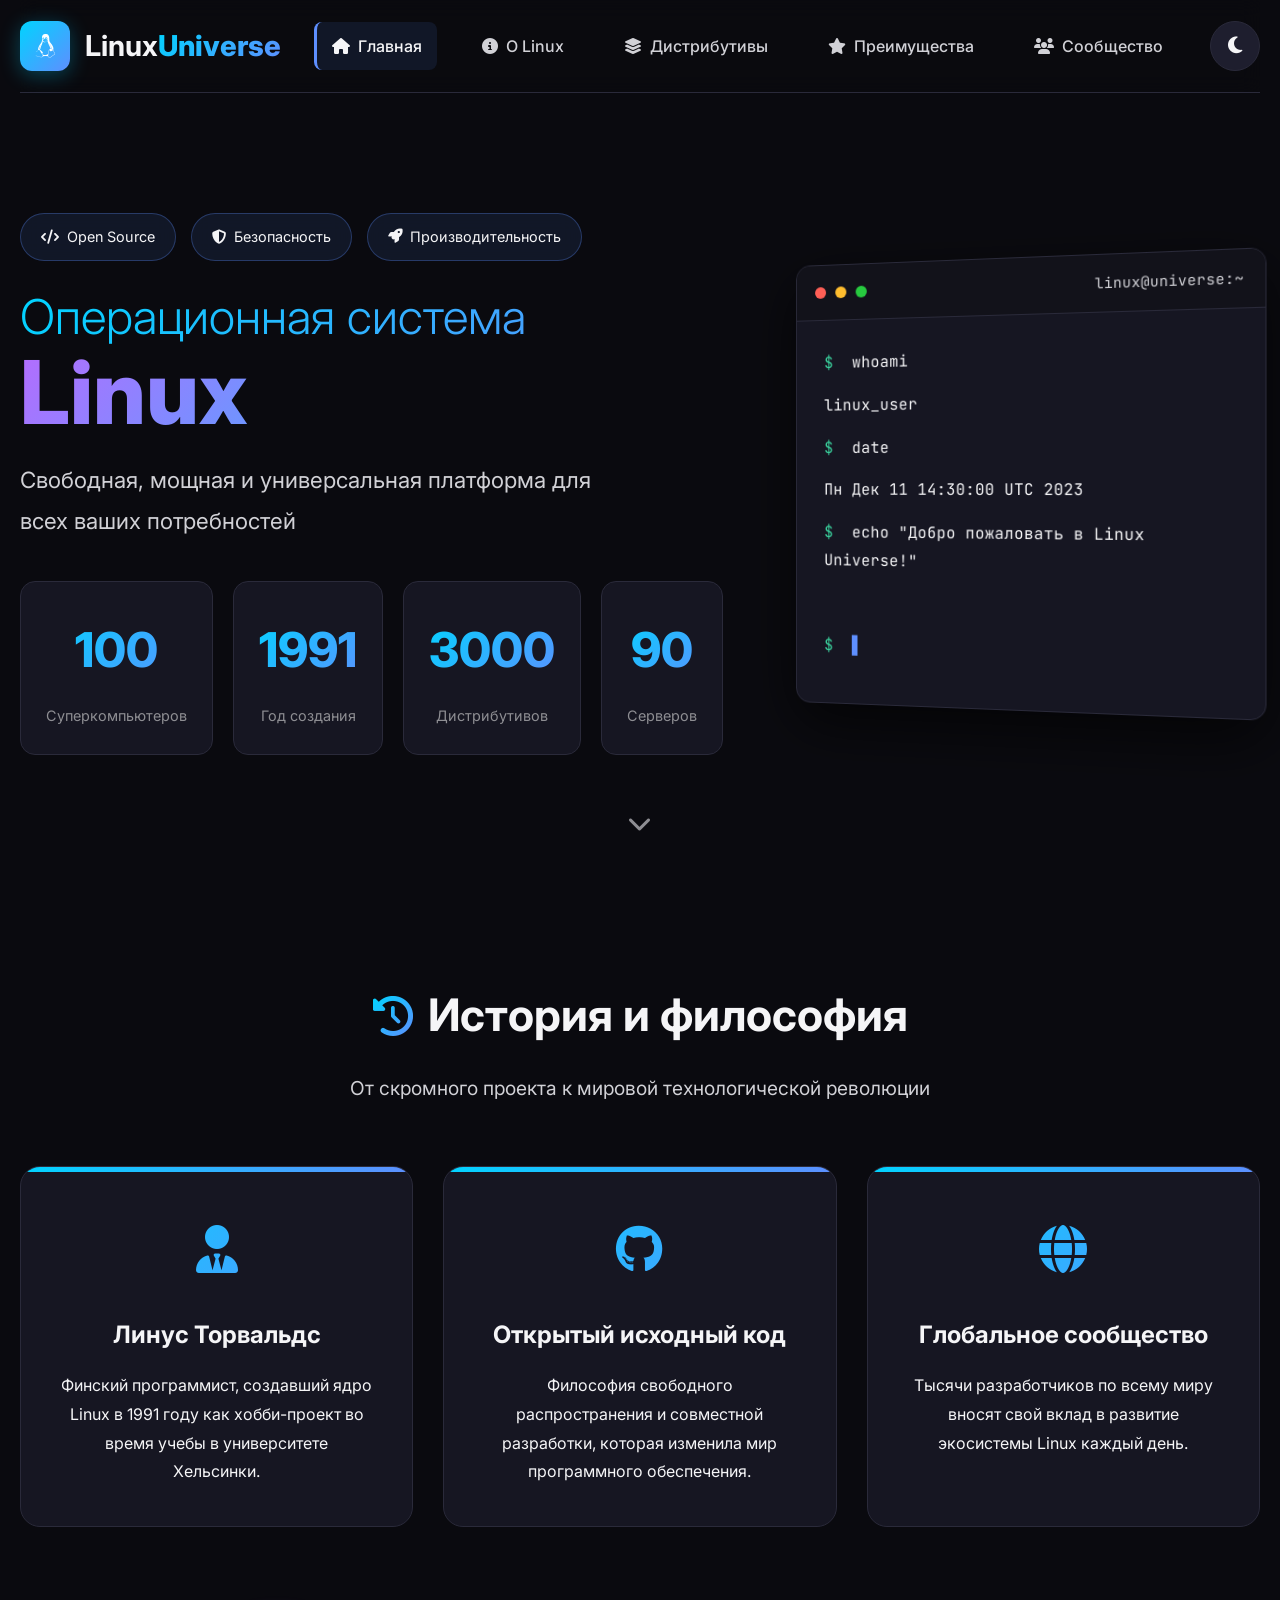
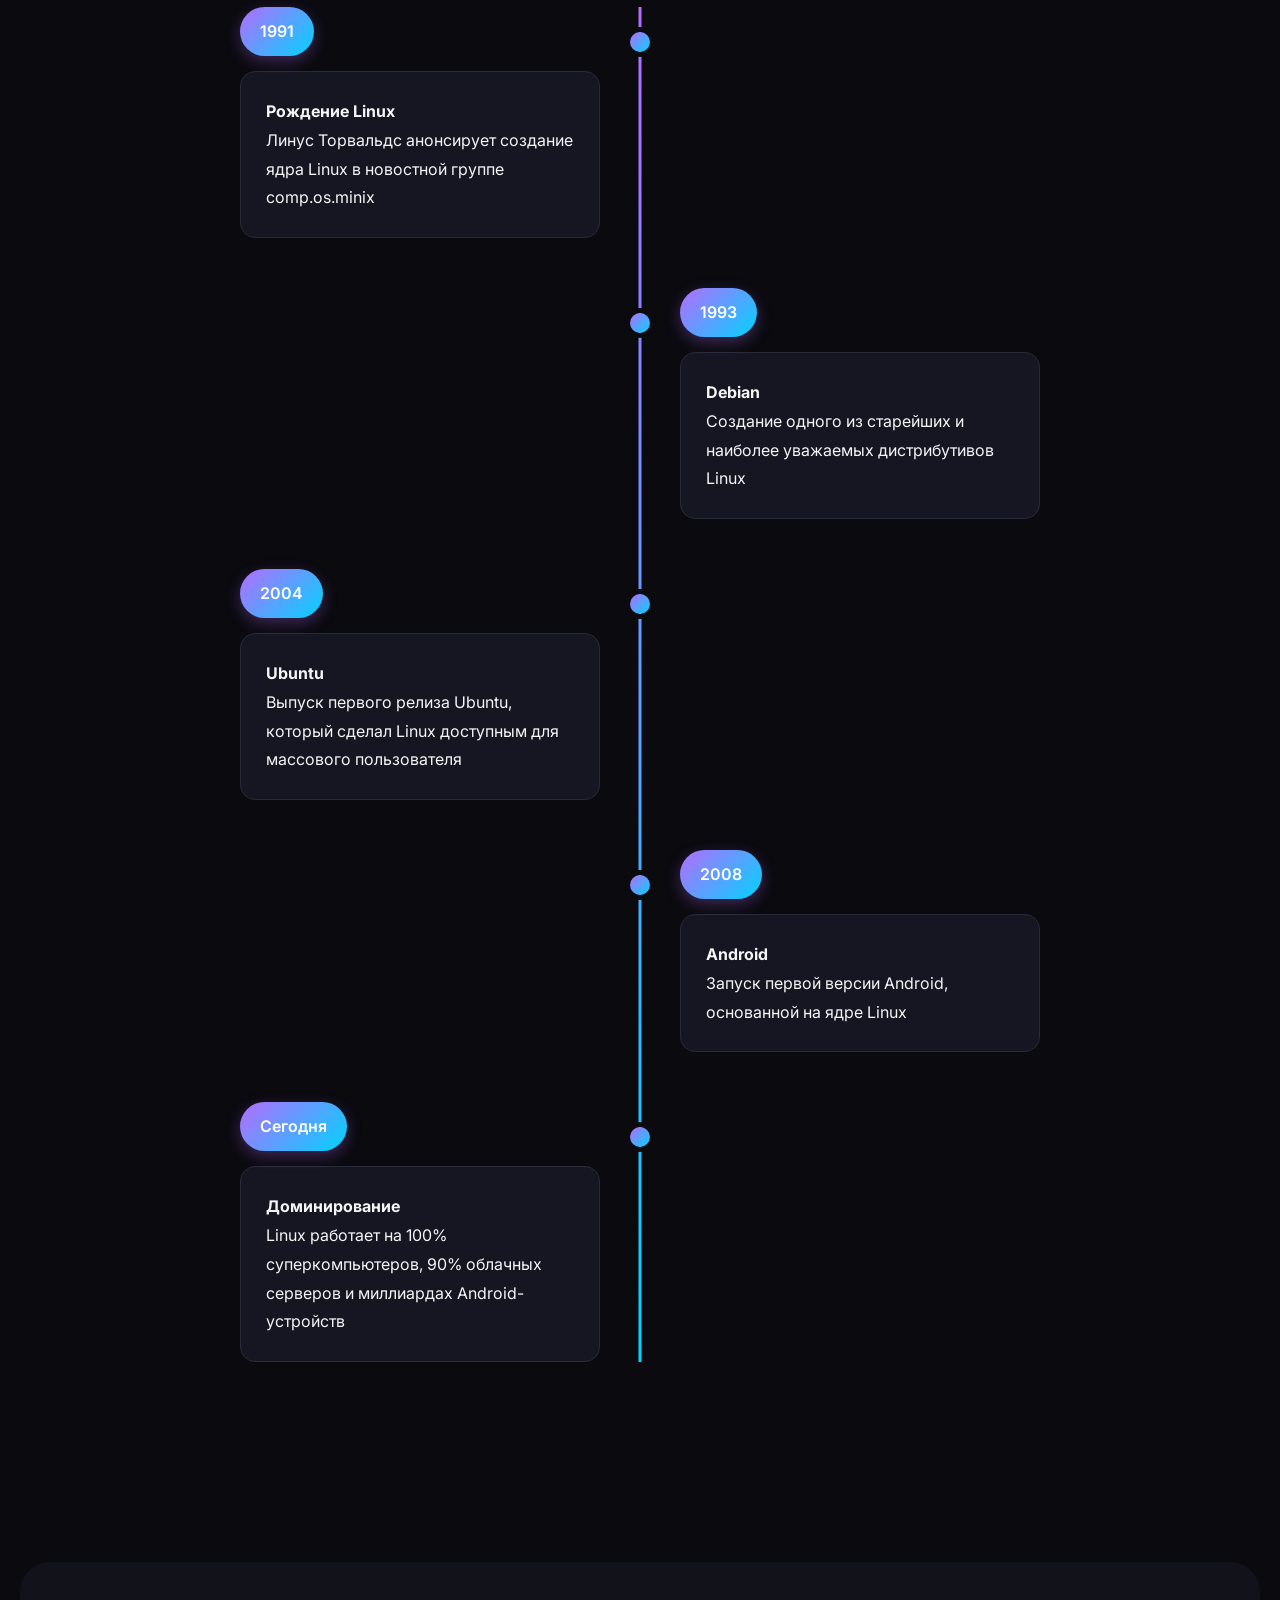
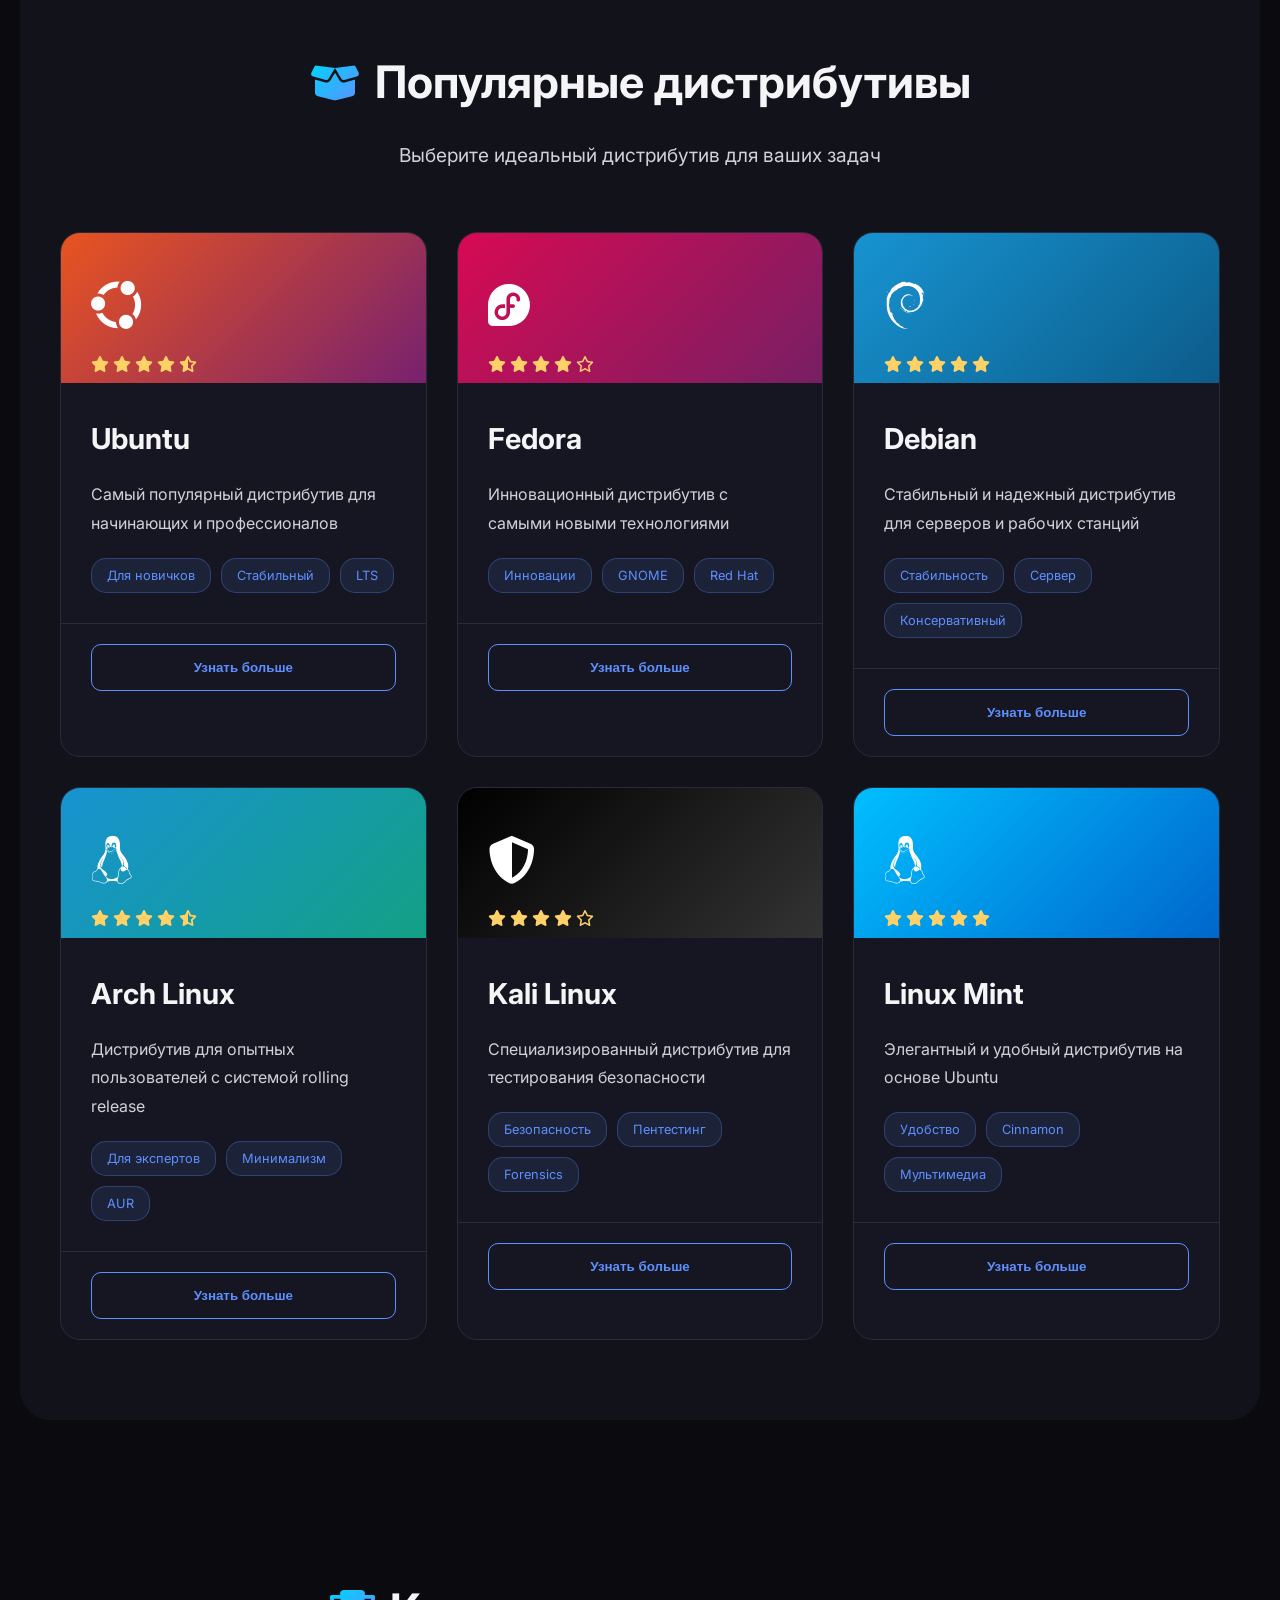
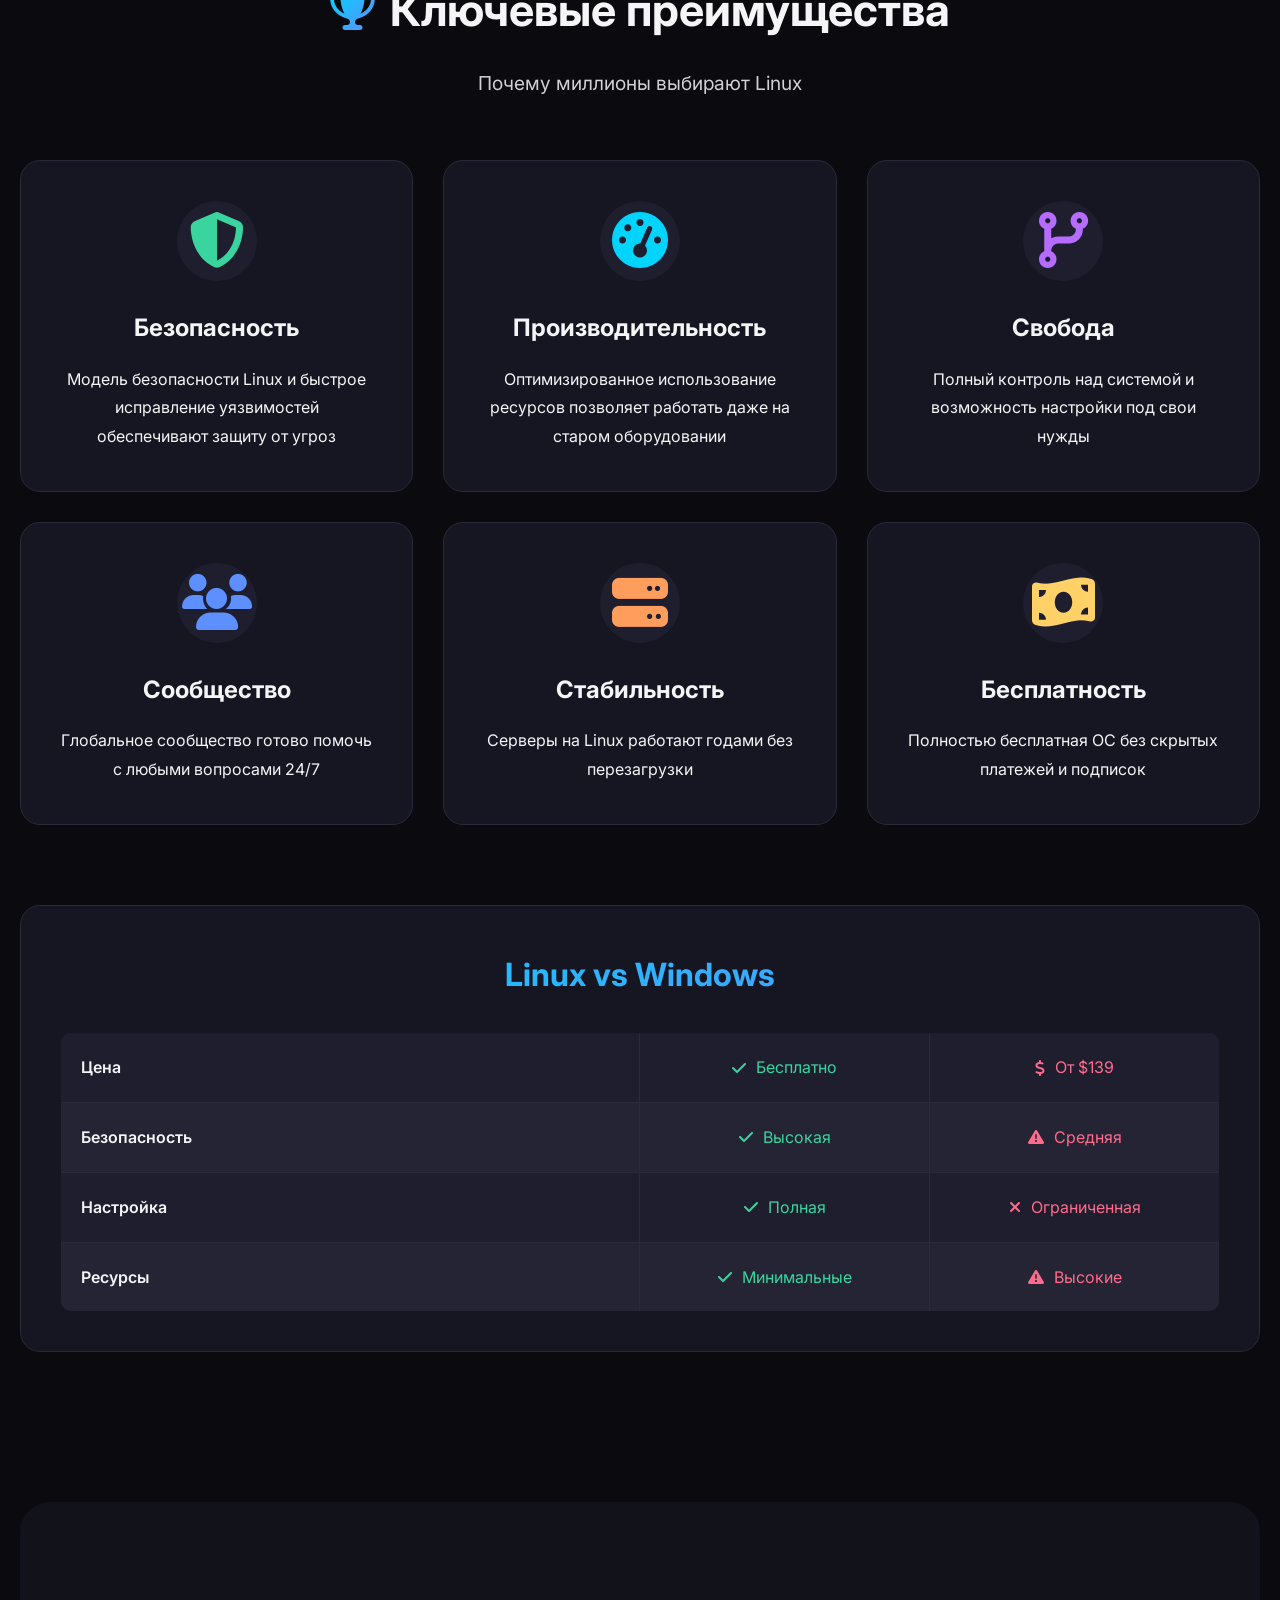
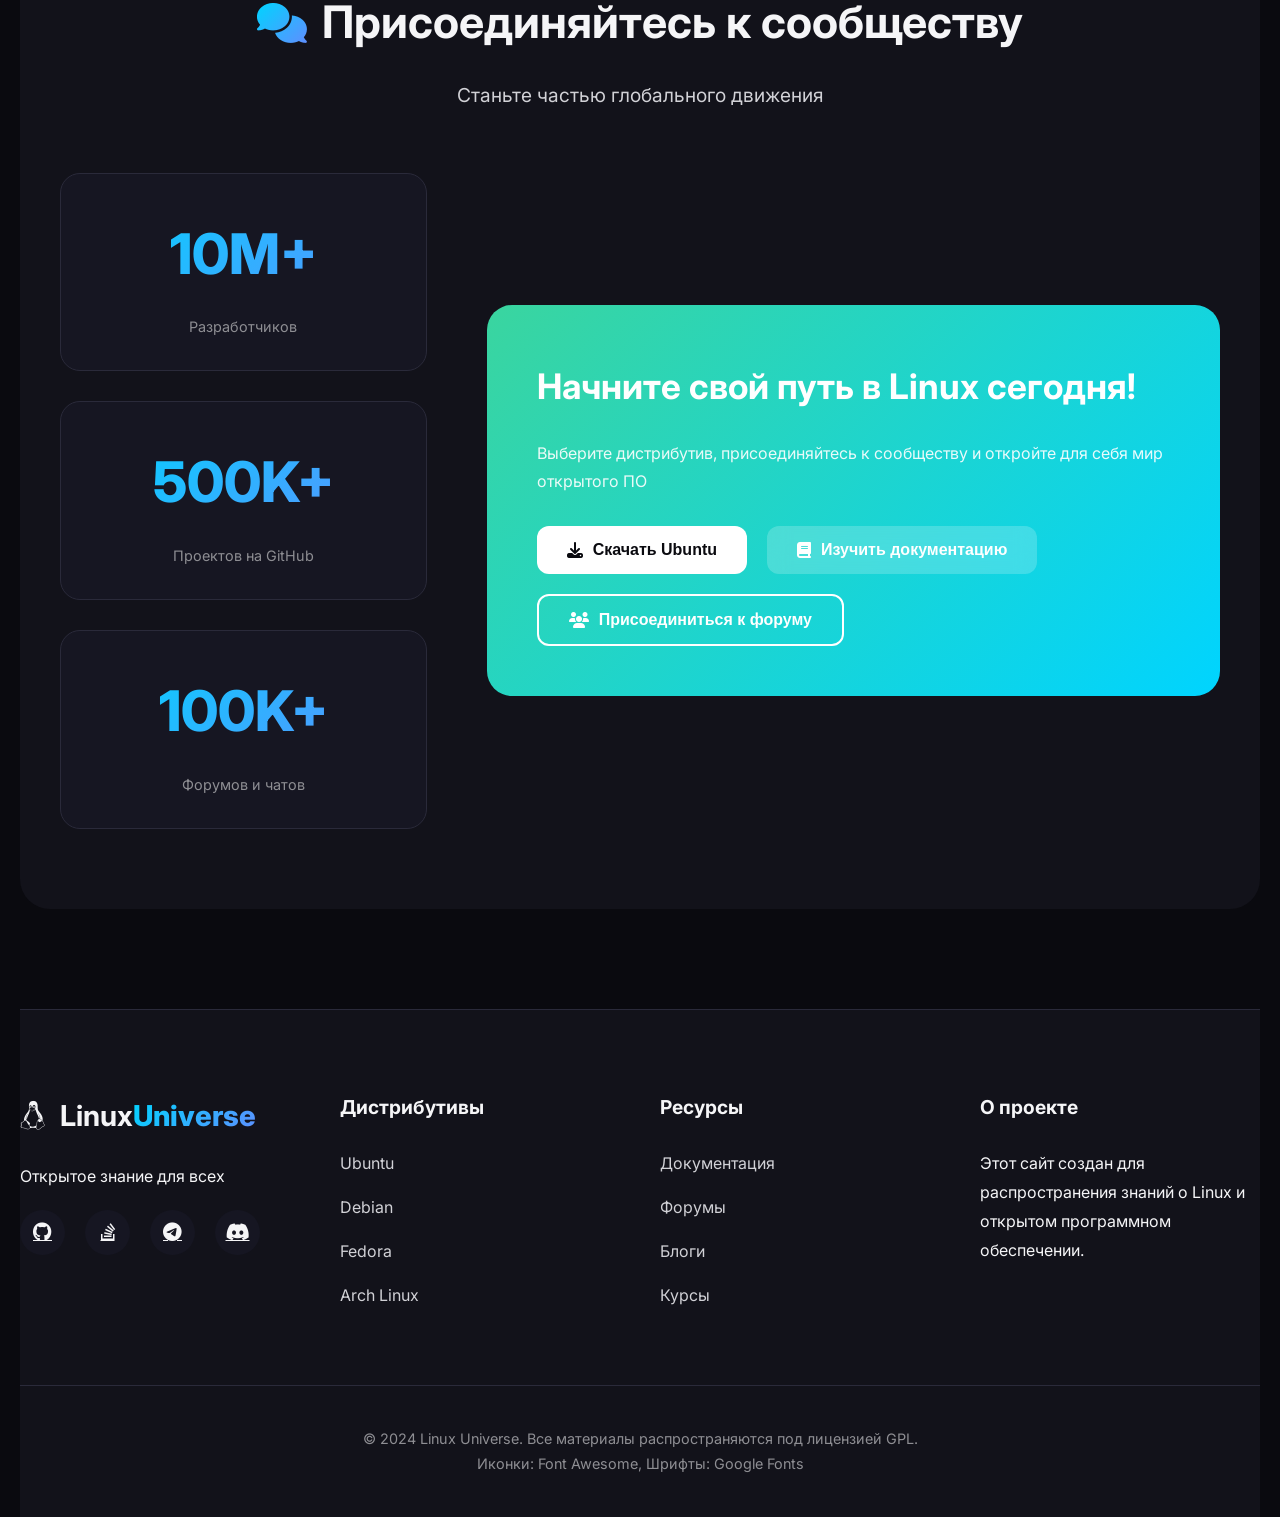
==== commit 0a8dae36: "03.03.2026-12:41" ====
--- a/SeoSite/index.html
+++ b/SeoSite/index.html
@@ -2,12 +2,25 @@
 <html lang="ru">
 <head>
     <meta charset="UTF-8">
+
+    <meta name="google-site-verification" content="1qdQqg2lBmWO7KXIYUbk1Dlcypa-r8nOZ8JZ0HWxWMQ" />
+
+    <meta name="yandex-verification" content="173d7b4a2d4a00fa" />
     <meta name="viewport" content="width=device-width, initial-scale=1.0">
-    <title>Linux Universe | Полное руководство</title>
+    <title>Linux Universe | Полное руководство &#127920</title>
     <link rel="stylesheet" href="styles.css">
     <link rel="stylesheet" href="https://cdnjs.cloudflare.com/ajax/libs/font-awesome/6.4.0/css/all.min.css">
     <link href="https://fonts.googleapis.com/css2?family=Inter:wght@300;400;500;600;700;800&family=JetBrains+Mono:wght@300;400&display=swap" rel="stylesheet">
 
+        <link rel="icon" type="image/png" href="favicon/favicon-96x96.png" sizes="96x96" />
+    <link rel="icon" type="image/svg+xml" href="favicon/favicon.svg" />
+    <link rel="shortcut icon" href="favicon/favicon.ico" />
+    <link rel="apple-touch-icon" sizes="180x180" href="favicon/apple-touch-icon.png" />
+    <meta name="apple-mobile-web-app-title" content="UnixSystem" />
+    <link rel="manifest" href="favicon/site.webmanifest" />
+
+    
+    <meta name="google-site-verification" content="1qdQqg2lBmWO7KXIYUbk1Dlcypa-r8nOZ8JZ0HWxWMQ" />
     <meta name="viewport" content="width=device-width, initial-scale=1.0">
     <link rel="preconnect" href="https://fonts.googleapis.com">
     <link rel="preconnect" href="https://fonts.gstatic.com" crossorigin>
@@ -23,6 +36,7 @@
     <link rel="stylesheet" href="style.css">
     <title>О дистрибутивах Unix систем</title>
     <meta name = "descriiption" content="О дистрибутивах Unix систем.">
+    <meta name = "descriiption" content="город Москва.">
     <meta name="viewport" content="width=device-width, initial-scale=1.0">
     <meta name="robots" content="index, follow">
     <meta name="googlebot" content="index, follow">
@@ -32,6 +46,60 @@
     <meta property="og:type" content="website">
     <meta property="og:site_name" content="Unix">
     <link rel="canonical" href="https://seo-fawn.vercel.app/">
+
+<script type="application/ld+json">
+    {
+        "@context": "https://schema.org", //ресурс schema.org
+        "@graph": 
+        [ //сразу несколько типов
+            {//тип 1
+              "@type": "WebPage", //описание что за сайт
+              "name": "Unix",
+              "description": "Про Unix системы",
+              "url": "https://resultup.agency/blog"
+            },
+            {
+                "@type": "FAQPage", //тип faq страницы
+                "mainEntity": [ //главные события
+                    {
+                        "@type": "Question", //тип вопрос ответ
+                        "name": "Про Unix системы",
+                        "acceptedAnswer": 
+                        { //решенный ответ
+                            "@type": "Answer", //тип ответа
+                            "text": "Узнать про Unix системы"
+                        }
+                    }
+                ]
+            },
+            {
+                "@type": "BreadcrumbList", //тип хлебные крошки
+                "itemListElement": [ //событие списка
+                {
+                    "@type": "ListItem", //элемент списка
+                    "position": 1, //нумерация позиций
+                    "name": "Unix", //название
+                    "item": "https://seo-fawn.vercel.app/" //ссылка
+                }
+                ]
+            },
+            {
+            	"@type": "Organization",
+  				"name": "Apple.inc",
+                "address":
+                {
+                    "@type": "PostalAddress",
+                    "streetAddress": "  unix",
+                    "postalCode": "CA 95014",
+                    "addressLocality": "Cupertino"
+                },
+            "telephone": "+7 (985) 827-13-31",
+            "email": "support@apple.com"
+            }
+        ]
+    }
+</script>
+
 </head>
 <body>
             <!-- Анимированный фон -->
@@ -498,8 +566,8 @@
                 <div class="footer-section">
                     <h4>Дистрибутивы</h4>
                     <ul>
-                        <li><a href="#">Ubuntu</a></li>
-                        <li><a href="#">Debian</a></li>
+                        <li><a href="https://ubuntu.com/">Ubuntu</a></li>
+                        <li><a href="https://www.fedoraproject.org/">Debian</a></li>
                         <li><a href="#">Fedora</a></li>
                         <li><a href="#">Arch Linux</a></li>
                     </ul>
@@ -529,5 +597,6 @@
             <i class="fas fa-arrow-up"></i>
         </button>
     </div>
+    <script src="js/script.js"></script>
 </body>
 </html>
